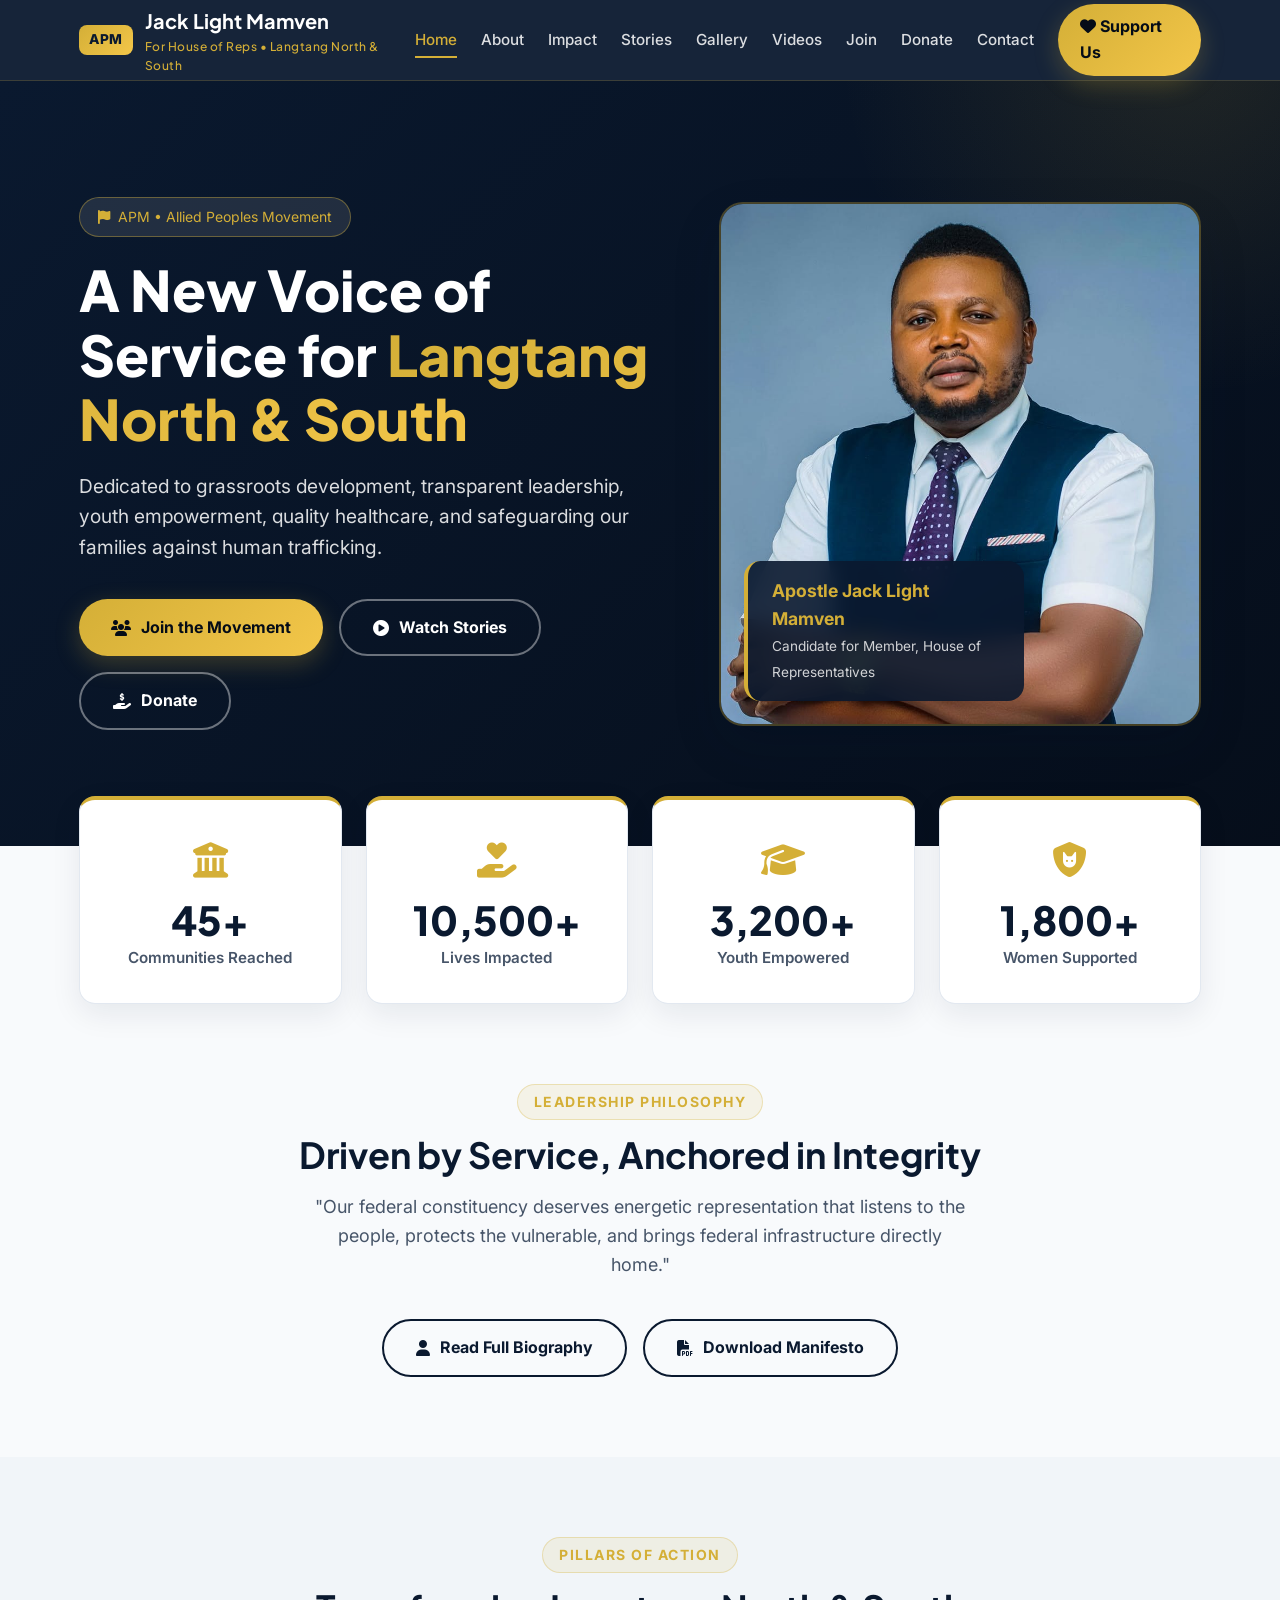
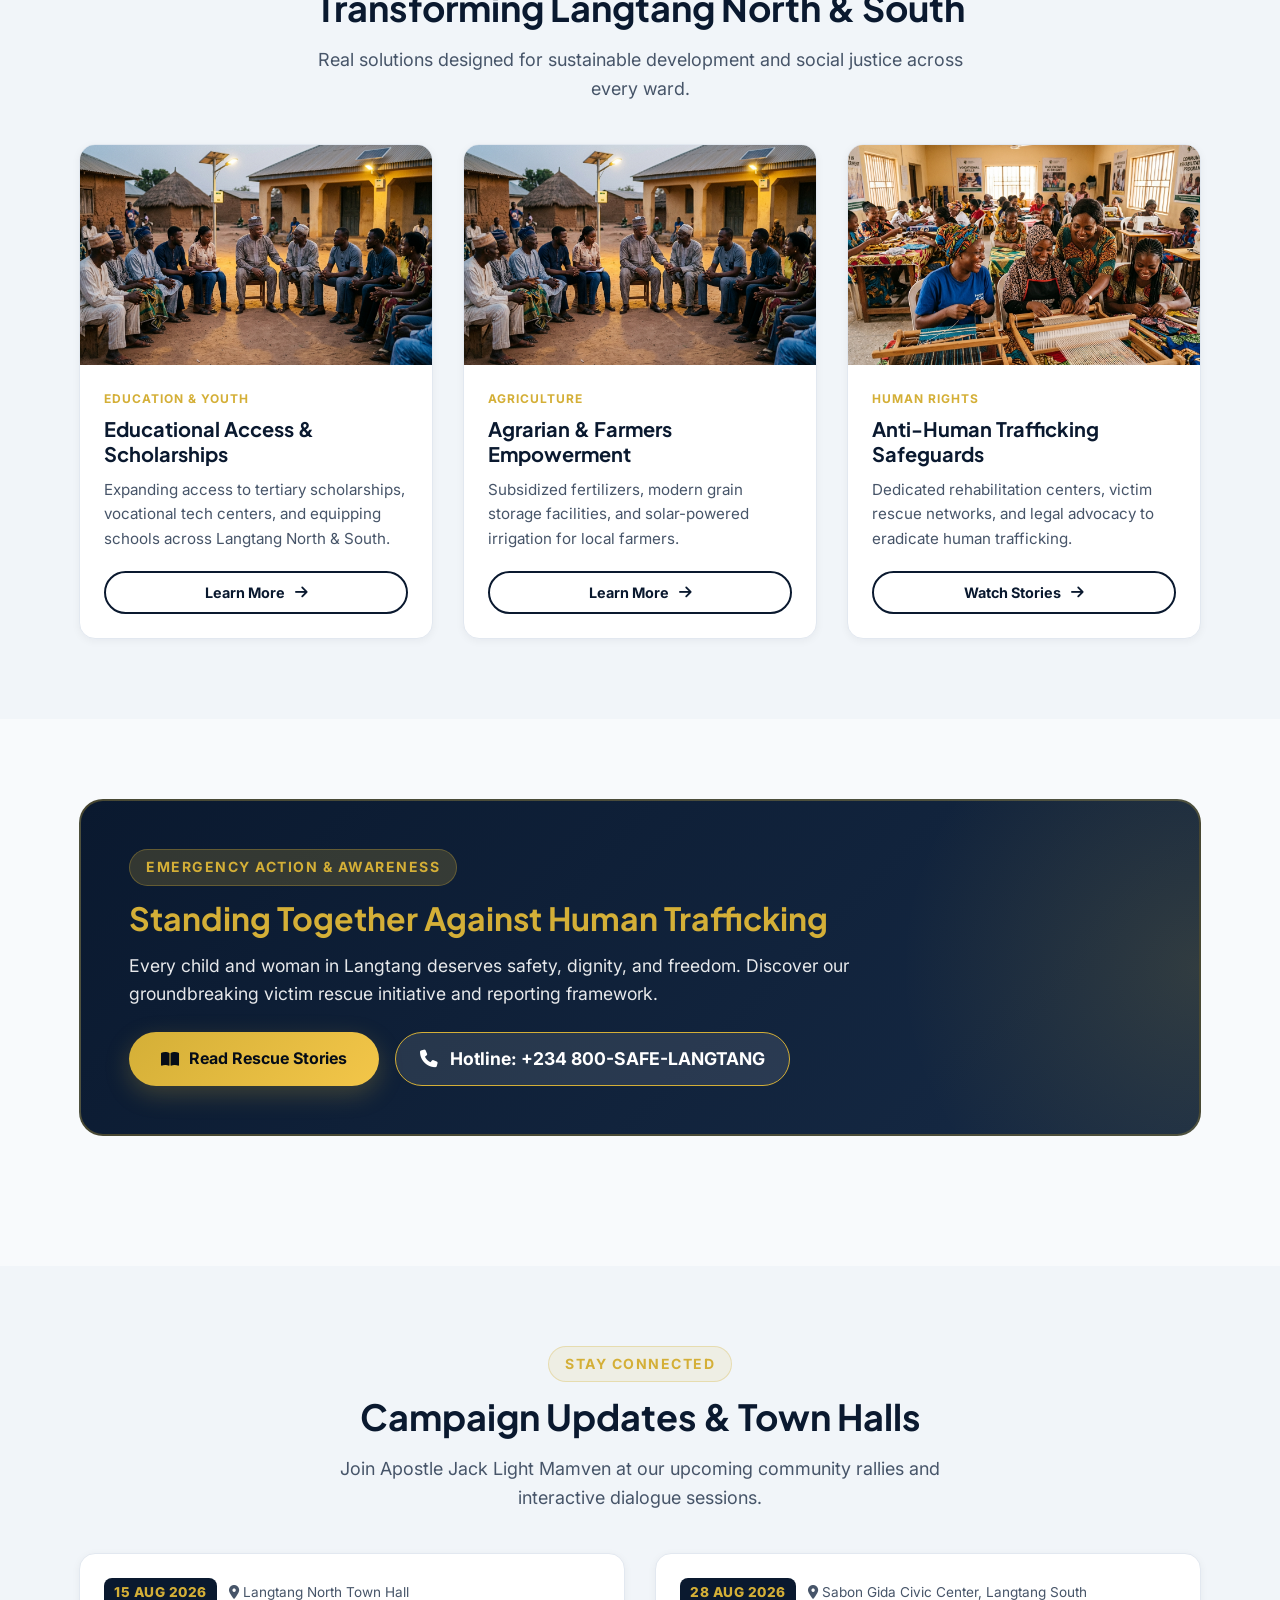
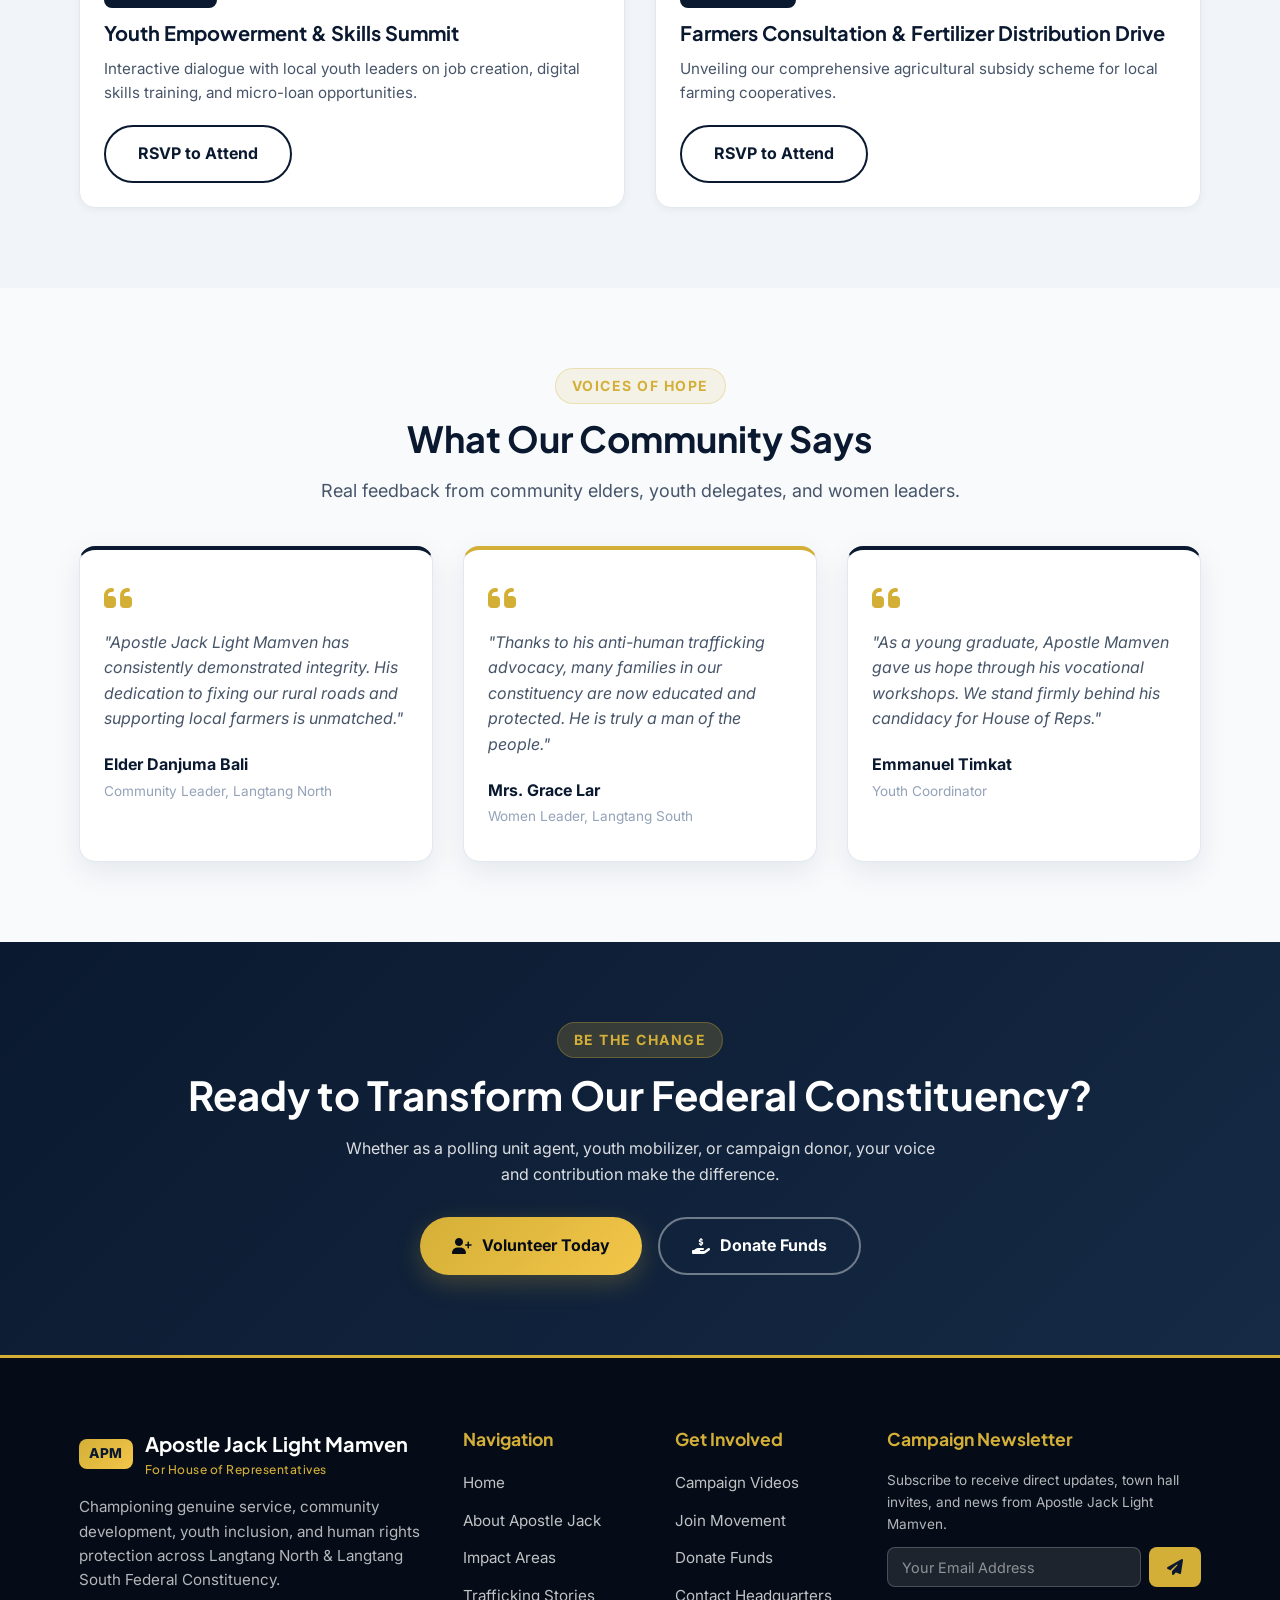
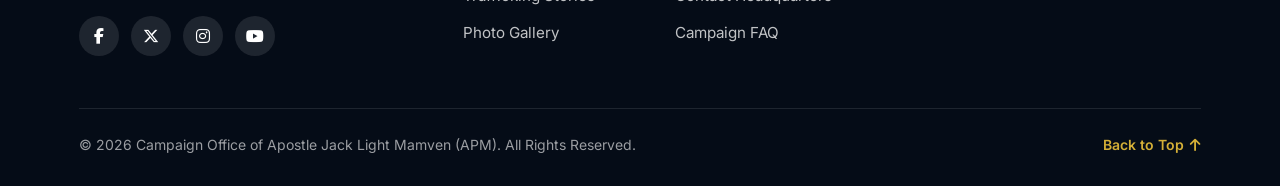
==== index.html @ 69c6d3aa "initial commit" ====
<!DOCTYPE html>
<html lang="en">
<head>
  <meta charset="UTF-8">
  <meta name="viewport" content="width=device-width, initial-scale=1.0">
  <meta name="description" content="Official campaign website for Apostle Jack Light Mamven - APM Candidate for Member, House of Representatives (Langtang North & Langtang South Federal Constituency). Building hope, integrity, and sustainable community development.">
  <title>Apostle Jack Light Mamven | House of Representatives Candidate (Langtang North & South)</title>
  
  <!-- Google Fonts & Icons -->
  <link rel="preconnect" href="https://fonts.googleapis.com">
  <link rel="preconnect" href="https://fonts.gstatic.com" crossorigin>
  <link href="https://fonts.googleapis.com/css2?family=Inter:wght@400;500;600;700&family=Plus+Jakarta+Sans:wght@600;700;800&display=swap" rel="stylesheet">
  <link rel="stylesheet" href="https://cdnjs.cloudflare.com/ajax/libs/font-awesome/6.4.0/css/all.min.css">
  
  <!-- Main Stylesheets -->
  <link rel="stylesheet" href="css/style.css">
  <link rel="stylesheet" href="css/responsive.css">
</head>
<body>

  <!-- ==========================================================================
       HEADER & NAVIGATION SECTION
       ========================================================================== -->
  <header class="site-header" id="header">
    <div class="container navbar">
      <!-- Logo & Candidate Title -->
      <a href="index.html" class="logo-container" aria-label="Apostle Jack Light Mamven Homepage">
        <span class="party-badge">APM</span>
        <div class="candidate-name">
          <span>Jack Light Mamven</span>
          <span class="candidate-title">For House of Reps • Langtang North & South</span>
        </div>
      </a>

      <!-- Pure CSS Mobile Hamburger Toggle Input -->
      <input type="checkbox" id="nav-toggle" class="nav-toggle-input" aria-label="Toggle Navigation Menu">
      <label for="nav-toggle" class="nav-toggle-label">
        <span></span>
        <span></span>
        <span></span>
      </label>

      <!-- Navigation Links -->
      <nav class="nav-menu" role="navigation">
        <a href="index.html" class="nav-link active">Home</a>
        <a href="about.html" class="nav-link">About</a>
        <a href="impact.html" class="nav-link">Impact</a>
        <a href="trafficking-stories.html" class="nav-link">Stories</a>
        <a href="gallery.html" class="nav-link">Gallery</a>
        <a href="videos.html" class="nav-link">Videos</a>
        <a href="join.html" class="nav-link">Join</a>
        <a href="donate.html" class="nav-link">Donate</a>
        <a href="contact.html" class="nav-link">Contact</a>
        <a href="donate.html" class="nav-cta-btn"><i class="fa-solid fa-heart"></i> Support Us</a>
      </nav>
    </div>
  </header>

  <main>
    <!-- ==========================================================================
         HERO SECTION
         ========================================================================== -->
    <section class="hero" aria-label="Campaign Hero Banner">
      <div class="container hero-grid">
        <div class="hero-content">
          <div class="hero-tag">
            <i class="fa-solid fa-flag"></i> APM • Allied Peoples Movement
          </div>
          <h1 class="hero-title">
            A New Voice of Service for <span class="highlight">Langtang North & South</span>
          </h1>
          <p class="hero-desc">
            Dedicated to grassroots development, transparent leadership, youth empowerment, quality healthcare, and safeguarding our families against human trafficking.
          </p>
          <div class="btn-group">
            <a href="join.html" class="btn btn-primary"><i class="fa-solid fa-users"></i> Join the Movement</a>
            <a href="trafficking-stories.html" class="btn btn-secondary"><i class="fa-solid fa-circle-play"></i> Watch Stories</a>
            <a href="donate.html" class="btn btn-secondary"><i class="fa-solid fa-hand-holding-dollar"></i> Donate</a>
          </div>
        </div>
        
        <div class="hero-image-wrapper">
          <div class="hero-image-frame">
            <!-- Replace with official campaign image -->
            <img src="blueSuitIMG.jpg" alt="Apostle Jack Light Mamven addressing community members during campaign rally">
          </div>
          <div class="hero-badge-overlay">
            <strong>Apostle Jack Light Mamven</strong>
            <span>Candidate for Member, House of Representatives</span>
          </div>
        </div>
      </div>
    </section>

    <!-- ==========================================================================
         QUICK STATISTICS SECTION
         ========================================================================== -->
    <section class="stats-section" aria-label="Campaign Key Statistics">
      <div class="container">
        <div class="stats-grid">
          <!-- Stat Item 1 -->
          <div class="stat-card">
            <div class="stat-icon"><i class="fa-solid fa-building-columns"></i></div>
            <div class="stat-number">45+</div>
            <div class="stat-label">Communities Reached</div>
          </div>
          <!-- Stat Item 2 -->
          <div class="stat-card">
            <div class="stat-icon"><i class="fa-solid fa-hand-holding-heart"></i></div>
            <div class="stat-number">10,500+</div>
            <div class="stat-label">Lives Impacted</div>
          </div>
          <!-- Stat Item 3 -->
          <div class="stat-card">
            <div class="stat-icon"><i class="fa-solid fa-graduation-cap"></i></div>
            <div class="stat-number">3,200+</div>
            <div class="stat-label">Youth Empowered</div>
          </div>
          <!-- Stat Item 4 -->
          <div class="stat-card">
            <div class="stat-icon"><i class="fa-solid fa-shield-cat"></i></div>
            <div class="stat-number">1,800+</div>
            <div class="stat-label">Women Supported</div>
          </div>
        </div>
      </div>
    </section>

    <!-- ==========================================================================
         CANDIDATE INTRODUCTION / QUOTE SECTION
         ========================================================================== -->
    <section class="section-padding" aria-label="Candidate Message">
      <div class="container text-center">
        <span class="section-tag">Leadership Philosophy</span>
        <h2 class="section-title">Driven by Service, Anchored in Integrity</h2>
        <p class="section-subtitle">
          "Our federal constituency deserves energetic representation that listens to the people, protects the vulnerable, and brings federal infrastructure directly home."
        </p>
        <div class="btn-group" style="justify-content: center;">
          <a href="about.html" class="btn btn-outline"><i class="fa-solid fa-user"></i> Read Full Biography</a>
          <!-- Replace with campaign manifesto PDF link -->
          <a href="#manifesto" class="btn btn-outline"><i class="fa-solid fa-file-pdf"></i> Download Manifesto</a>
        </div>
      </div>
    </section>

    <!-- ==========================================================================
         CORE IMPACT PILLARS SECTION
         ========================================================================== -->
    <section class="section-padding" style="background-color: var(--bg-subtle);" aria-label="Key Impact Pillars">
      <div class="container">
        <div class="text-center">
          <span class="section-tag">Pillars of Action</span>
          <h2 class="section-title">Transforming Langtang North & South</h2>
          <p class="section-subtitle">Real solutions designed for sustainable development and social justice across every ward.</p>
        </div>

        <div class="card-grid-3">
          <!-- Pillar Card 1 -->
          <article class="feature-card">
            <div class="feature-card-img">
              <!-- Replace with official campaign image -->
              <img src="images/education-placeholder.jpg" alt="Students in modern classroom">
            </div>
            <div class="feature-card-body">
              <span class="feature-card-category">Education & Youth</span>
              <h3 class="feature-card-title">Educational Access & Scholarships</h3>
              <p class="feature-card-text">Expanding access to tertiary scholarships, vocational tech centers, and equipping schools across Langtang North & South.</p>
              <a href="impact.html#education" class="btn btn-outline" style="padding: 8px 20px; font-size: 0.9rem;">Learn More <i class="fa-solid fa-arrow-right"></i></a>
            </div>
          </article>

          <!-- Pillar Card 2 -->
          <article class="feature-card">
            <div class="feature-card-img">
              <!-- Replace with official campaign image -->
              <img src="images/outreach-placeholder.jpg" alt="Agricultural empowerment drive">
            </div>
            <div class="feature-card-body">
              <span class="feature-card-category">Agriculture</span>
              <h3 class="feature-card-title">Agrarian & Farmers Empowerment</h3>
              <p class="feature-card-text">Subsidized fertilizers, modern grain storage facilities, and solar-powered irrigation for local farmers.</p>
              <a href="impact.html#agriculture" class="btn btn-outline" style="padding: 8px 20px; font-size: 0.9rem;">Learn More <i class="fa-solid fa-arrow-right"></i></a>
            </div>
          </article>

          <!-- Pillar Card 3 -->
          <article class="feature-card">
            <div class="feature-card-img">
              <!-- Replace with official campaign image -->
              <img src="images/trafficking-hero-placeholder.jpg" alt="Anti-trafficking initiative banner">
            </div>
            <div class="feature-card-body">
              <span class="feature-card-category">Human Rights</span>
              <h3 class="feature-card-title">Anti-Human Trafficking Safeguards</h3>
              <p class="feature-card-text">Dedicated rehabilitation centers, victim rescue networks, and legal advocacy to eradicate human trafficking.</p>
              <a href="trafficking-stories.html" class="btn btn-outline" style="padding: 8px 20px; font-size: 0.9rem;">Watch Stories <i class="fa-solid fa-arrow-right"></i></a>
            </div>
          </article>
        </div>
      </div>
    </section>

    <!-- ==========================================================================
         HUMAN TRAFFICKING AWARENESS BANNER TEASER
         ========================================================================== -->
    <section class="section-padding" aria-label="Human Trafficking Action Section">
      <div class="container">
        <div class="awareness-banner">
          <div class="awareness-banner-content">
            <span class="section-tag" style="background: rgba(212,175,55,0.2); color: var(--accent);">Emergency Action & Awareness</span>
            <h3>Standing Together Against Human Trafficking</h3>
            <p>Every child and woman in Langtang deserves safety, dignity, and freedom. Discover our groundbreaking victim rescue initiative and reporting framework.</p>
            <div style="display: flex; gap: 16px; flex-wrap: wrap;">
              <a href="trafficking-stories.html" class="btn btn-primary"><i class="fa-solid fa-book-open"></i> Read Rescue Stories</a>
              <div class="awareness-hotline"><i class="fa-solid fa-phone"></i> Hotline: +234 800-SAFE-LANGTANG</div>
            </div>
          </div>
        </div>
      </div>
    </section>

    <!-- ==========================================================================
         UPCOMING EVENTS & NEWS CARDS
         ========================================================================== -->
    <section class="section-padding" style="background-color: var(--bg-subtle);" aria-label="Campaign Events and Updates">
      <div class="container">
        <div class="text-center">
          <span class="section-tag">Stay Connected</span>
          <h2 class="section-title">Campaign Updates & Town Halls</h2>
          <p class="section-subtitle">Join Apostle Jack Light Mamven at our upcoming community rallies and interactive dialogue sessions.</p>
        </div>

        <div class="card-grid-2">
          <!-- Event 1 -->
          <article class="feature-card">
            <div class="feature-card-body">
              <div style="display: flex; gap: 12px; align-items: center; margin-bottom: 12px;">
                <span class="party-badge" style="background: var(--primary); color: var(--accent);">15 AUG 2026</span>
                <span style="font-size: 0.85rem; color: var(--text-muted);"><i class="fa-solid fa-location-dot"></i> Langtang North Town Hall</span>
              </div>
              <h3 class="feature-card-title">Youth Empowerment & Skills Summit</h3>
              <p class="feature-card-text">Interactive dialogue with local youth leaders on job creation, digital skills training, and micro-loan opportunities.</p>
              <a href="join.html" class="btn btn-outline" style="align-self: flex-start;">RSVP to Attend</a>
            </div>
          </article>

          <!-- Event 2 -->
          <article class="feature-card">
            <div class="feature-card-body">
              <div style="display: flex; gap: 12px; align-items: center; margin-bottom: 12px;">
                <span class="party-badge" style="background: var(--primary); color: var(--accent);">28 AUG 2026</span>
                <span style="font-size: 0.85rem; color: var(--text-muted);"><i class="fa-solid fa-location-dot"></i> Sabon Gida Civic Center, Langtang South</span>
              </div>
              <h3 class="feature-card-title">Farmers Consultation & Fertilizer Distribution Drive</h3>
              <p class="feature-card-text">Unveiling our comprehensive agricultural subsidy scheme for local farming cooperatives.</p>
              <a href="join.html" class="btn btn-outline" style="align-self: flex-start;">RSVP to Attend</a>
            </div>
          </article>
        </div>
      </div>
    </section>

    <!-- ==========================================================================
         TESTIMONIALS SECTION
         ========================================================================== -->
    <section class="section-padding" aria-label="Community Testimonials">
      <div class="container">
        <div class="text-center">
          <span class="section-tag">Voices of Hope</span>
          <h2 class="section-title">What Our Community Says</h2>
          <p class="section-subtitle">Real feedback from community elders, youth delegates, and women leaders.</p>
        </div>

        <div class="card-grid-3">
          <!-- Testimonial 1 -->
          <div class="stat-card" style="text-align: left; border-top-color: var(--primary);">
            <div style="color: var(--accent); margin-bottom: 12px;"><i class="fa-solid fa-quote-left fa-2x"></i></div>
            <p style="color: var(--text-muted); margin-bottom: 20px; font-style: italic;">
              "Apostle Jack Light Mamven has consistently demonstrated integrity. His dedication to fixing our rural roads and supporting local farmers is unmatched."
            </p>
            <strong style="color: var(--primary); display: block;">Elder Danjuma Bali</strong>
            <span style="font-size: 0.85rem; color: var(--text-light);">Community Leader, Langtang North</span>
          </div>

          <!-- Testimonial 2 -->
          <div class="stat-card" style="text-align: left; border-top-color: var(--accent);">
            <div style="color: var(--accent); margin-bottom: 12px;"><i class="fa-solid fa-quote-left fa-2x"></i></div>
            <p style="color: var(--text-muted); margin-bottom: 20px; font-style: italic;">
              "Thanks to his anti-human trafficking advocacy, many families in our constituency are now educated and protected. He is truly a man of the people."
            </p>
            <strong style="color: var(--primary); display: block;">Mrs. Grace Lar</strong>
            <span style="font-size: 0.85rem; color: var(--text-light);">Women Leader, Langtang South</span>
          </div>

          <!-- Testimonial 3 -->
          <div class="stat-card" style="text-align: left; border-top-color: var(--primary);">
            <div style="color: var(--accent); margin-bottom: 12px;"><i class="fa-solid fa-quote-left fa-2x"></i></div>
            <p style="color: var(--text-muted); margin-bottom: 20px; font-style: italic;">
              "As a young graduate, Apostle Mamven gave us hope through his vocational workshops. We stand firmly behind his candidacy for House of Reps."
            </p>
            <strong style="color: var(--primary); display: block;">Emmanuel Timkat</strong>
            <span style="font-size: 0.85rem; color: var(--text-light);">Youth Coordinator</span>
          </div>
        </div>
      </div>
    </section>

    <!-- ==========================================================================
         CALL TO ACTION BANNER
         ========================================================================== -->
    <section class="section-padding" style="background: linear-gradient(135deg, #0a192f 0%, #162a45 100%); color: var(--white);" aria-label="Volunteer Call to Action">
      <div class="container text-center">
        <span class="section-tag" style="background: rgba(212,175,55,0.2); color: var(--accent);">Be The Change</span>
        <h2 style="color: var(--white); font-size: 2.5rem; margin-bottom: 16px;">Ready to Transform Our Federal Constituency?</h2>
        <p style="color: rgba(255,255,255,0.85); max-width: 600px; margin: 0 auto 30px auto;">
          Whether as a polling unit agent, youth mobilizer, or campaign donor, your voice and contribution make the difference.
        </p>
        <div class="btn-group" style="justify-content: center;">
          <a href="join.html" class="btn btn-primary"><i class="fa-solid fa-user-plus"></i> Volunteer Today</a>
          <a href="donate.html" class="btn btn-secondary"><i class="fa-solid fa-hand-holding-dollar"></i> Donate Funds</a>
        </div>
      </div>
    </section>
  </main>

  <!-- ==========================================================================
       FOOTER SECTION
       ========================================================================== -->
  <footer class="site-footer">
    <div class="container">
      <div class="footer-grid">
        <!-- Brand Info -->
        <div class="footer-brand">
          <a href="index.html" class="logo-container">
            <span class="party-badge">APM</span>
            <div class="candidate-name">
              <span>Apostle Jack Light Mamven</span>
              <span class="candidate-title">For House of Representatives</span>
            </div>
          </a>
          <p>
            Championing genuine service, community development, youth inclusion, and human rights protection across Langtang North & Langtang South Federal Constituency.
          </p>
          <div class="social-links">
            <a href="#" class="social-icon" aria-label="Facebook"><i class="fa-brands fa-facebook-f"></i></a>
            <a href="#" class="social-icon" aria-label="Twitter X"><i class="fa-brands fa-x-twitter"></i></a>
            <a href="#" class="social-icon" aria-label="Instagram"><i class="fa-brands fa-instagram"></i></a>
            <a href="#" class="social-icon" aria-label="YouTube"><i class="fa-brands fa-youtube"></i></a>
          </div>
        </div>

        <!-- Quick Links -->
        <div>
          <h3 class="footer-title">Navigation</h3>
          <ul class="footer-links">
            <li><a href="index.html">Home</a></li>
            <li><a href="about.html">About Apostle Jack</a></li>
            <li><a href="impact.html">Impact Areas</a></li>
            <li><a href="trafficking-stories.html">Trafficking Stories</a></li>
            <li><a href="gallery.html">Photo Gallery</a></li>
          </ul>
        </div>

        <!-- Campaign Links -->
        <div>
          <h3 class="footer-title">Get Involved</h3>
          <ul class="footer-links">
            <li><a href="videos.html">Campaign Videos</a></li>
            <li><a href="join.html">Join Movement</a></li>
            <li><a href="donate.html">Donate Funds</a></li>
            <li><a href="contact.html">Contact Headquarters</a></li>
            <li><a href="contact.html#faq">Campaign FAQ</a></li>
          </ul>
        </div>

        <!-- Newsletter Signup -->
        <div>
          <h3 class="footer-title">Campaign Newsletter</h3>
          <p style="font-size: 0.85rem; color: rgba(255,255,255,0.7); margin-bottom: 12px;">
            Subscribe to receive direct updates, town hall invites, and news from Apostle Jack Light Mamven.
          </p>
          <form class="newsletter-form" action="#" method="POST" onsubmit="event.preventDefault(); alert('Thank you for subscribing to our campaign newsletter!');">
            <input type="email" class="newsletter-input" placeholder="Your Email Address" required aria-label="Email Address for Newsletter">
            <button type="submit" class="newsletter-btn"><i class="fa-solid fa-paper-plane"></i></button>
          </form>
        </div>
      </div>

      <div class="footer-bottom">
        <p>&copy; 2026 Campaign Office of Apostle Jack Light Mamven (APM). All Rights Reserved.</p>
        <a href="#header" class="back-to-top">Back to Top <i class="fa-solid fa-arrow-up"></i></a>
      </div>
    </div>
  </footer>

</body>
</html>
---- css/style.css ----
/* ==========================================================================
   POLITICAL CAMPAIGN PORTFOLIO WEBSITE - STYLE SYSTEM
   Candidate: Apostle Jack Light Mamven
   Office: Member, House of Representatives (Langtang North & South Federal Constituency)
   Party: APM (All Party Movement)
   ========================================================================== */

/* --------------------------------------------------------------------------
   1. CSS VARIABLES & DESIGN TOKENS
   -------------------------------------------------------------------------- */
:root {
  /* Brand Colors */
  --primary: #0a192f;         /* Deep Navy Blue */
  --primary-light: #162a45;   /* Lighter Navy for Cards & Elevators */
  --primary-dark: #050c17;    /* Ultra Deep Blue */
  --accent: #d4af37;        /* Gold Accent */
  --accent-hover: #f3c649;  /* Bright Gold Hover */
  --accent-gradient: linear-gradient(135deg, #d4af37 0%, #f3c649 100%);
  --hero-gradient: linear-gradient(135deg, rgba(10, 25, 47, 0.92) 0%, rgba(5, 12, 23, 0.85) 100%);

  /* Neutrals & Surfaces */
  --white: #ffffff;
  --bg-light: #f8fafc;
  --bg-subtle: #f1f5f9;
  --card-bg: #ffffff;
  --border-color: #e2e8f0;
  --border-gold: rgba(212, 175, 55, 0.3);

  /* Typography Colors */
  --text-dark: #0f172a;
  --text-muted: #475569;
  --text-light: #94a3b8;
  --text-white: #ffffff;

  /* Typography System */
  --font-heading: 'Plus Jakarta Sans', -apple-system, BlinkMacSystemFont, 'Segoe UI', Roboto, sans-serif;
  --font-body: 'Inter', -apple-system, BlinkMacSystemFont, 'Segoe UI', Roboto, sans-serif;

  /* Shadows & Radius */
  --shadow-sm: 0 2px 8px rgba(10, 25, 47, 0.05);
  --shadow-md: 0 10px 30px rgba(10, 25, 47, 0.08);
  --shadow-lg: 0 20px 50px rgba(10, 25, 47, 0.12);
  --shadow-gold: 0 8px 25px rgba(212, 175, 55, 0.25);

  --radius-sm: 8px;
  --radius-md: 16px;
  --radius-lg: 24px;
  --radius-full: 9999px;

  /* Animation Transitions */
  --transition: all 0.3s cubic-bezier(0.4, 0, 0.2, 1);
}

/* --------------------------------------------------------------------------
   2. GLOBAL RESETS & BASE STYLES
   -------------------------------------------------------------------------- */
*, *::before, *::after {
  box-sizing: border-box;
  margin: 0;
  padding: 0;
}

html {
  scroll-behavior: smooth;
  font-size: 16px;
}

body {
  font-family: var(--font-body);
  color: var(--text-dark);
  background-color: var(--bg-light);
  line-height: 1.6;
  overflow-x: hidden;
  -webkit-font-smoothing: antialiased;
}

a {
  color: inherit;
  text-decoration: none;
  transition: var(--transition);
}

img {
  max-width: 100%;
  height: auto;
  display: block;
}

ul, ol {
  list-style: none;
}

button, input, textarea, select {
  font-family: inherit;
  font-size: inherit;
  border: none;
  outline: none;
}

/* Typography Hierarchy */
h1, h2, h3, h4, h5, h6 {
  font-family: var(--font-heading);
  color: var(--primary);
  font-weight: 700;
  line-height: 1.25;
}

h1 { font-size: 3rem; }
h2 { font-size: 2.25rem; }
h3 { font-size: 1.5rem; }
h4 { font-size: 1.25rem; }

.section-tag {
  display: inline-block;
  font-size: 0.875rem;
  font-weight: 700;
  text-transform: uppercase;
  letter-spacing: 1.5px;
  color: var(--accent);
  background-color: rgba(212, 175, 55, 0.1);
  padding: 6px 16px;
  border-radius: var(--radius-full);
  margin-bottom: 12px;
  border: 1px solid var(--border-gold);
}

.section-title {
  margin-bottom: 16px;
  position: relative;
}

.section-subtitle {
  font-size: 1.125rem;
  color: var(--text-muted);
  max-width: 650px;
  margin: 0 auto 40px auto;
}

.text-center { text-align: center; }

.container {
  width: 90%;
  max-width: 1200px;
  margin: 0 auto;
  padding: 0 15px;
}

.section-padding {
  padding: 80px 0;
}

/* --------------------------------------------------------------------------
   3. NAVIGATION BAR (STICKY & GLASSMORPHISM)
   -------------------------------------------------------------------------- */
.site-header {
  position: sticky;
  top: 0;
  z-index: 1000;
  background-color: rgba(10, 25, 47, 0.95);
  backdrop-filter: blur(12px);
  -webkit-backdrop-filter: blur(12px);
  border-bottom: 1px solid rgba(212, 175, 55, 0.2);
  transition: var(--transition);
}

.navbar {
  display: flex;
  justify-content: space-between;
  align-items: center;
  height: 80px;
}

.logo-container {
  display: flex;
  align-items: center;
  gap: 12px;
}

.party-badge {
  background: var(--accent-gradient);
  color: var(--primary);
  font-weight: 800;
  font-size: 0.85rem;
  padding: 4px 10px;
  border-radius: var(--radius-sm);
  letter-spacing: 0.5px;
}

.candidate-name {
  color: var(--white);
  font-family: var(--font-heading);
  font-size: 1.25rem;
  font-weight: 700;
  display: flex;
  flex-direction: column;
}

.candidate-title {
  font-size: 0.75rem;
  color: var(--accent);
  font-weight: 500;
  letter-spacing: 0.5px;
}

/* Navigation Links */
.nav-menu {
  display: flex;
  align-items: center;
  gap: 24px;
}

.nav-link {
  color: rgba(255, 255, 255, 0.85);
  font-size: 0.95rem;
  font-weight: 500;
  position: relative;
  padding: 6px 0;
}

.nav-link:hover,
.nav-link.active {
  color: var(--accent);
}

.nav-link::after {
  content: '';
  position: absolute;
  bottom: 0;
  left: 0;
  width: 0%;
  height: 2px;
  background-color: var(--accent);
  transition: var(--transition);
}

.nav-link:hover::after,
.nav-link.active::after {
  width: 100%;
}

.nav-cta-btn {
  background: var(--accent-gradient);
  color: var(--primary-dark);
  font-weight: 700;
  padding: 10px 22px;
  border-radius: var(--radius-full);
  box-shadow: var(--shadow-gold);
  transition: var(--transition);
}

.nav-cta-btn:hover {
  transform: translateY(-2px);
  box-shadow: 0 10px 25px rgba(212, 175, 55, 0.4);
  color: var(--primary-dark);
}

/* Mobile Toggle Checkbox Hack (No JS navigation required) */
.nav-toggle-input {
  display: none;
}

.nav-toggle-label {
  display: none;
  cursor: pointer;
  padding: 10px;
  flex-direction: column;
  gap: 5px;
}

.nav-toggle-label span {
  width: 25px;
  height: 3px;
  background-color: var(--white);
  border-radius: 2px;
  transition: var(--transition);
}

/* --------------------------------------------------------------------------
   4. BUTTONS & UI COMPONENTS
   -------------------------------------------------------------------------- */
.btn {
  display: inline-flex;
  align-items: center;
  justify-content: center;
  gap: 10px;
  padding: 14px 32px;
  font-weight: 700;
  font-size: 1rem;
  border-radius: var(--radius-full);
  cursor: pointer;
  transition: var(--transition);
  text-align: center;
}

.btn-primary {
  background: var(--accent-gradient);
  color: var(--primary-dark);
  box-shadow: var(--shadow-gold);
}

.btn-primary:hover {
  transform: translateY(-3px);
  box-shadow: 0 12px 30px rgba(212, 175, 55, 0.4);
}

.btn-secondary {
  background: transparent;
  color: var(--white);
  border: 2px solid rgba(255, 255, 255, 0.4);
}

.btn-secondary:hover {
  border-color: var(--accent);
  color: var(--accent);
  background-color: rgba(212, 175, 55, 0.1);
  transform: translateY(-3px);
}

.btn-outline {
  background: transparent;
  color: var(--primary);
  border: 2px solid var(--primary);
}

.btn-outline:hover {
  background-color: var(--primary);
  color: var(--white);
  transform: translateY(-3px);
}

.btn-group {
  display: flex;
  gap: 16px;
  flex-wrap: wrap;
}

/* --------------------------------------------------------------------------
   5. HERO SECTION
   -------------------------------------------------------------------------- */
.hero {
  position: relative;
  background-color: var(--primary);
  background-image: var(--hero-gradient);
  min-height: 85vh;
  display: flex;
  align-items: center;
  color: var(--white);
  overflow: hidden;
  padding: 60px 0;
}

.hero::before {
  content: '';
  position: absolute;
  top: -50%;
  right: -20%;
  width: 700px;
  height: 700px;
  background: radial-gradient(circle, rgba(212, 175, 55, 0.12) 0%, rgba(10, 25, 47, 0) 70%);
  border-radius: 50%;
  pointer-events: none;
}

.hero-grid {
  display: grid;
  grid-template-columns: 1.1fr 0.9fr;
  gap: 50px;
  align-items: center;
}

.hero-tag {
  display: inline-flex;
  align-items: center;
  gap: 8px;
  background: rgba(255, 255, 255, 0.1);
  border: 1px solid rgba(212, 175, 55, 0.4);
  padding: 8px 18px;
  border-radius: var(--radius-full);
  font-size: 0.875rem;
  color: var(--accent);
  margin-bottom: 20px;
}

.hero-title {
  font-size: 3.5rem;
  color: var(--white);
  margin-bottom: 20px;
  font-weight: 800;
  line-height: 1.15;
}

.hero-title .highlight {
  color: var(--accent);
  background: var(--accent-gradient);
  -webkit-background-clip: text;
  -webkit-text-fill-color: transparent;
}

.hero-desc {
  font-size: 1.2rem;
  color: rgba(255, 255, 255, 0.85);
  margin-bottom: 36px;
  max-width: 580px;
}

.hero-image-wrapper {
  position: relative;
}

.hero-image-frame {
  position: relative;
  border-radius: var(--radius-lg);
  overflow: hidden;
  box-shadow: var(--shadow-lg);
  border: 2px solid var(--border-gold);
}

.hero-image-frame img {
  width: 100%;
  height: 520px;
  object-fit: cover;
  transition: transform 0.5s ease;
}

.hero-image-frame:hover img {
  transform: scale(1.03);
}

.hero-badge-overlay {
  position: absolute;
  bottom: 25px;
  left: 25px;
  background: rgba(10, 25, 47, 0.9);
  backdrop-filter: blur(10px);
  border-left: 4px solid var(--accent);
  padding: 16px 24px;
  border-radius: var(--radius-md);
  color: var(--white);
  max-width: 280px;
  box-shadow: var(--shadow-md);
}

.hero-badge-overlay strong {
  display: block;
  font-size: 1.1rem;
  color: var(--accent);
}

.hero-badge-overlay span {
  font-size: 0.85rem;
  color: rgba(255, 255, 255, 0.8);
}

/* --------------------------------------------------------------------------
   6. QUICK STATS SECTION
   -------------------------------------------------------------------------- */
.stats-section {
  margin-top: -50px;
  position: relative;
  z-index: 10;
}

.stats-grid {
  display: grid;
  grid-template-columns: repeat(4, 1fr);
  gap: 24px;
}

.stat-card {
  background: var(--white);
  padding: 32px 24px;
  border-radius: var(--radius-md);
  box-shadow: var(--shadow-md);
  border: 1px solid var(--border-color);
  border-top: 4px solid var(--accent);
  text-align: center;
  transition: var(--transition);
}

.stat-card:hover {
  transform: translateY(-8px);
  box-shadow: var(--shadow-lg);
  border-top-color: var(--primary);
}

.stat-icon {
  font-size: 2.2rem;
  color: var(--accent);
  margin-bottom: 12px;
}

.stat-number {
  font-size: 2.5rem;
  font-weight: 800;
  color: var(--primary);
  font-family: var(--font-heading);
  line-height: 1;
  margin-bottom: 6px;
}

.stat-label {
  font-size: 0.95rem;
  font-weight: 600;
  color: var(--text-muted);
}

/* --------------------------------------------------------------------------
   7. CARDS & GRID SYSTEMS
   -------------------------------------------------------------------------- */
.card-grid-3 {
  display: grid;
  grid-template-columns: repeat(3, 1fr);
  gap: 30px;
}

.card-grid-2 {
  display: grid;
  grid-template-columns: repeat(2, 1fr);
  gap: 30px;
}

.feature-card {
  background: var(--card-bg);
  border-radius: var(--radius-md);
  overflow: hidden;
  box-shadow: var(--shadow-sm);
  border: 1px solid var(--border-color);
  transition: var(--transition);
  display: flex;
  flex-direction: column;
}

.feature-card:hover {
  transform: translateY(-6px);
  box-shadow: var(--shadow-md);
  border-color: var(--border-gold);
}

.feature-card-img {
  height: 220px;
  position: relative;
  overflow: hidden;
}

.feature-card-img img {
  width: 100%;
  height: 100%;
  object-fit: cover;
  transition: transform 0.5s ease;
}

.feature-card:hover .feature-card-img img {
  transform: scale(1.05);
}

.feature-card-body {
  padding: 24px;
  display: flex;
  flex-direction: column;
  flex-grow: 1;
}

.feature-card-category {
  font-size: 0.75rem;
  font-weight: 700;
  color: var(--accent);
  text-transform: uppercase;
  letter-spacing: 1px;
  margin-bottom: 8px;
}

.feature-card-title {
  font-size: 1.25rem;
  margin-bottom: 12px;
  color: var(--primary);
}

.feature-card-text {
  color: var(--text-muted);
  font-size: 0.95rem;
  margin-bottom: 20px;
  flex-grow: 1;
}

/* --------------------------------------------------------------------------
   8. AWARENESS BANNER (HUMAN TRAFFICKING & REPORTING)
   -------------------------------------------------------------------------- */
.awareness-banner {
  background: linear-gradient(135deg, #0a192f 0%, #162a45 100%);
  color: var(--white);
  border-radius: var(--radius-lg);
  padding: 48px;
  position: relative;
  overflow: hidden;
  border: 2px solid var(--border-gold);
  margin-bottom: 50px;
}

.awareness-banner::after {
  content: '';
  position: absolute;
  top: 0;
  right: 0;
  bottom: 0;
  width: 35%;
  background: radial-gradient(circle at right center, rgba(212, 175, 55, 0.15), transparent 70%);
  pointer-events: none;
}

.awareness-banner-content {
  max-width: 750px;
  position: relative;
  z-index: 2;
}

.awareness-banner h3 {
  color: var(--accent);
  font-size: 2rem;
  margin-bottom: 14px;
}

.awareness-banner p {
  font-size: 1.1rem;
  color: rgba(255, 255, 255, 0.9);
  margin-bottom: 24px;
}

.awareness-hotline {
  display: inline-flex;
  align-items: center;
  gap: 12px;
  background: rgba(255, 255, 255, 0.1);
  border: 1px solid var(--accent);
  padding: 12px 24px;
  border-radius: var(--radius-full);
  color: var(--white);
  font-weight: 700;
  font-size: 1.1rem;
}

/* --------------------------------------------------------------------------
   9. TIMELINE COMPONENT (ABOUT PAGE)
   -------------------------------------------------------------------------- */
.timeline {
  position: relative;
  max-width: 800px;
  margin: 0 auto;
  padding: 20px 0;
}

.timeline::before {
  content: '';
  position: absolute;
  top: 0;
  bottom: 0;
  left: 50%;
  width: 3px;
  background: var(--border-color);
  transform: translateX(-50%);
}

.timeline-item {
  position: relative;
  margin-bottom: 40px;
  width: 50%;
  padding: 0 30px;
}

.timeline-item:nth-child(odd) {
  left: 0;
  text-align: right;
}

.timeline-item:nth-child(even) {
  left: 50%;
  text-align: left;
}

.timeline-dot {
  position: absolute;
  top: 15px;
  width: 20px;
  height: 20px;
  background: var(--accent);
  border: 4px solid var(--white);
  border-radius: 50%;
  box-shadow: 0 0 0 3px var(--primary);
  z-index: 5;
}

.timeline-item:nth-child(odd) .timeline-dot { right: -10px; }
.timeline-item:nth-child(even) .timeline-dot { left: -10px; }

.timeline-content {
  background: var(--white);
  padding: 24px;
  border-radius: var(--radius-md);
  box-shadow: var(--shadow-sm);
  border: 1px solid var(--border-color);
}

.timeline-year {
  display: inline-block;
  background: var(--primary);
  color: var(--accent);
  font-weight: 700;
  font-size: 0.85rem;
  padding: 4px 12px;
  border-radius: var(--radius-sm);
  margin-bottom: 8px;
}

/* --------------------------------------------------------------------------
   10. VIDEO & GALLERY CARDS
   -------------------------------------------------------------------------- */
.video-card {
  background: var(--white);
  border-radius: var(--radius-md);
  overflow: hidden;
  box-shadow: var(--shadow-sm);
  border: 1px solid var(--border-color);
}

.video-wrapper {
  position: relative;
  padding-bottom: 56.25%; /* 16:9 aspect ratio */
  height: 0;
  overflow: hidden;
  background: #000;
}

.video-wrapper iframe {
  position: absolute;
  top: 0;
  left: 0;
  width: 100%;
  height: 100%;
  border: 0;
}

.gallery-grid {
  display: grid;
  grid-template-columns: repeat(auto-fill, minmax(280px, 1fr));
  gap: 20px;
}

.gallery-item {
  position: relative;
  border-radius: var(--radius-md);
  overflow: hidden;
  height: 260px;
  box-shadow: var(--shadow-sm);
}

.gallery-item img {
  width: 100%;
  height: 100%;
  object-fit: cover;
  transition: transform 0.5s ease;
}

.gallery-item:hover img {
  transform: scale(1.08);
}

.gallery-overlay {
  position: absolute;
  inset: 0;
  background: linear-gradient(to top, rgba(10, 25, 47, 0.9) 0%, transparent 60%);
  display: flex;
  flex-direction: column;
  justify-content: flex-end;
  padding: 20px;
  opacity: 0;
  transition: var(--transition);
}

.gallery-item:hover .gallery-overlay {
  opacity: 1;
}

.gallery-category {
  font-size: 0.75rem;
  color: var(--accent);
  font-weight: 700;
  text-transform: uppercase;
}

.gallery-title {
  color: var(--white);
  font-size: 1.1rem;
  font-weight: 600;
}

/* --------------------------------------------------------------------------
   11. FORMS & INPUT STYLING (JOIN, DONATE, CONTACT)
   -------------------------------------------------------------------------- */
.form-card {
  background: var(--white);
  padding: 40px;
  border-radius: var(--radius-lg);
  box-shadow: var(--shadow-md);
  border: 1px solid var(--border-color);
}

.form-group {
  margin-bottom: 24px;
}

.form-label {
  display: block;
  font-weight: 600;
  margin-bottom: 8px;
  color: var(--primary);
  font-size: 0.95rem;
}

.form-control {
  width: 100%;
  padding: 14px 18px;
  border-radius: var(--radius-sm);
  border: 1.5px solid var(--border-color);
  background-color: var(--bg-light);
  font-size: 1rem;
  transition: var(--transition);
}

.form-control:focus {
  border-color: var(--primary);
  background-color: var(--white);
  box-shadow: 0 0 0 4px rgba(10, 25, 47, 0.1);
}

textarea.form-control {
  resize: vertical;
  min-height: 140px;
}

.iframe-container {
  position: relative;
  width: 100%;
  height: 600px;
  border-radius: var(--radius-md);
  overflow: hidden;
  border: 1px solid var(--border-color);
  background: var(--bg-subtle);
}

.iframe-container iframe {
  width: 100%;
  height: 100%;
  border: 0;
}

/* Bank Account Card styling */
.bank-card {
  background: linear-gradient(135deg, #0a192f 0%, #162a45 100%);
  color: var(--white);
  padding: 36px;
  border-radius: var(--radius-lg);
  border: 2px solid var(--border-gold);
  box-shadow: var(--shadow-lg);
  position: relative;
}

.bank-row {
  display: flex;
  justify-content: space-between;
  align-items: center;
  padding: 14px 0;
  border-bottom: 1px solid rgba(255, 255, 255, 0.1);
}

.bank-row:last-child { border-bottom: none; }

.bank-label {
  color: rgba(255, 255, 255, 0.7);
  font-size: 0.9rem;
}

.bank-value {
  color: var(--accent);
  font-weight: 700;
  font-size: 1.15rem;
  font-family: var(--font-heading);
}

/* --------------------------------------------------------------------------
   12. FOOTER
   -------------------------------------------------------------------------- */
.site-footer {
  background-color: var(--primary-dark);
  color: var(--white);
  padding-top: 70px;
  padding-bottom: 30px;
  border-top: 3px solid var(--accent);
}

.footer-grid {
  display: grid;
  grid-template-columns: 2fr 1fr 1fr 1.5fr;
  gap: 40px;
  margin-bottom: 50px;
}

.footer-brand p {
  color: rgba(255, 255, 255, 0.7);
  margin: 16px 0 24px 0;
  font-size: 0.95rem;
}

.social-links {
  display: flex;
  gap: 12px;
}

.social-icon {
  width: 40px;
  height: 40px;
  background: rgba(255, 255, 255, 0.1);
  border-radius: 50%;
  display: flex;
  align-items: center;
  justify-content: center;
  color: var(--white);
  transition: var(--transition);
}

.social-icon:hover {
  background: var(--accent);
  color: var(--primary);
  transform: translateY(-3px);
}

.footer-title {
  color: var(--accent);
  font-size: 1.1rem;
  margin-bottom: 20px;
}

.footer-links li {
  margin-bottom: 12px;
}

.footer-links a {
  color: rgba(255, 255, 255, 0.75);
  font-size: 0.95rem;
}

.footer-links a:hover {
  color: var(--accent);
  padding-left: 5px;
}

.newsletter-form {
  display: flex;
  gap: 8px;
  margin-top: 12px;
}

.newsletter-input {
  flex-grow: 1;
  padding: 10px 14px;
  border-radius: var(--radius-sm);
  background: rgba(255, 255, 255, 0.1);
  border: 1px solid rgba(255, 255, 255, 0.2);
  color: var(--white);
  font-size: 0.9rem;
}

.newsletter-input::placeholder { color: rgba(255, 255, 255, 0.5); }

.newsletter-btn {
  background: var(--accent);
  color: var(--primary);
  padding: 10px 18px;
  border-radius: var(--radius-sm);
  font-weight: 700;
  cursor: pointer;
}

.footer-bottom {
  border-top: 1px solid rgba(255, 255, 255, 0.1);
  padding-top: 25px;
  display: flex;
  justify-content: space-between;
  align-items: center;
  color: rgba(255, 255, 255, 0.6);
  font-size: 0.875rem;
}

.back-to-top {
  color: var(--accent);
  font-weight: 600;
  display: flex;
  align-items: center;
  gap: 6px;
}

.back-to-top:hover {
  text-decoration: underline;
}
---- css/responsive.css ----
/* ==========================================================================
   POLITICAL CAMPAIGN PORTFOLIO WEBSITE - RESPONSIVE MEDIA QUERIES
   ========================================================================== */

/* --------------------------------------------------------------------------
   1. LAPTOPS & SMALL DESKTOPS (Max Width: 1024px)
   -------------------------------------------------------------------------- */
@media screen and (max-width: 1024px) {
  h1 { font-size: 2.5rem; }
  h2 { font-size: 2rem; }

  .hero-title { font-size: 2.75rem; }

  .hero-grid {
    grid-template-columns: 1fr;
    gap: 40px;
    text-align: center;
  }

  .hero-desc {
    margin-left: auto;
    margin-right: auto;
  }

  .btn-group {
    justify-content: center;
  }

  .stats-grid {
    grid-template-columns: repeat(2, 1fr);
  }

  .card-grid-3 {
    grid-template-columns: repeat(2, 1fr);
  }

  .footer-grid {
    grid-template-columns: 1fr 1fr;
    gap: 30px;
  }

  .timeline::before {
    left: 30px;
  }

  .timeline-item {
    width: 100%;
    padding-left: 70px;
    padding-right: 15px;
    text-align: left !important;
  }

  .timeline-item:nth-child(even) {
    left: 0;
  }

  .timeline-dot {
    left: 20px !important;
    right: auto !important;
  }
}

/* --------------------------------------------------------------------------
   2. TABLETS & PORTRAIT TABLETS (Max Width: 768px)
   -------------------------------------------------------------------------- */
@media screen and (max-width: 768px) {
  .section-padding {
    padding: 60px 0;
  }

  /* Pure CSS Mobile Navigation Menu */
  .nav-toggle-label {
    display: flex;
  }

  .nav-menu {
    position: fixed;
    top: 80px;
    left: 0;
    width: 100%;
    background: var(--primary);
    flex-direction: column;
    padding: 30px 20px;
    gap: 20px;
    border-bottom: 2px solid var(--accent);
    box-shadow: var(--shadow-lg);
    transform: translateY(-150%);
    opacity: 0;
    visibility: hidden;
    transition: var(--transition);
    z-index: 999;
  }

  /* Trigger menu when checkbox is checked */
  .nav-toggle-input:checked ~ .nav-menu {
    transform: translateY(0);
    opacity: 1;
    visibility: visible;
  }

  .nav-toggle-input:checked ~ .nav-toggle-label span:nth-child(1) {
    transform: rotate(45deg) translate(5px, 6px);
  }
  .nav-toggle-input:checked ~ .nav-toggle-label span:nth-child(2) {
    opacity: 0;
  }
  .nav-toggle-input:checked ~ .nav-toggle-label span:nth-child(3) {
    transform: rotate(-45deg) translate(5px, -6px);
  }

  .hero-title { font-size: 2.2rem; }

  .hero-image-frame img {
    height: 380px;
  }

  .card-grid-3,
  .card-grid-2 {
    grid-template-columns: 1fr;
  }

  .awareness-banner {
    padding: 30px 20px;
  }

  .awareness-banner h3 {
    font-size: 1.5rem;
  }

  .footer-grid {
    grid-template-columns: 1fr;
  }

  .footer-bottom {
    flex-direction: column;
    gap: 15px;
    text-align: center;
  }
}

/* --------------------------------------------------------------------------
   3. MOBILE PHONES (Max Width: 480px)
   -------------------------------------------------------------------------- */
@media screen and (max-width: 480px) {
  h1 { font-size: 2rem; }
  h2 { font-size: 1.6rem; }

  .hero-title { font-size: 1.8rem; }
  .hero-desc { font-size: 1rem; }

  .stats-grid {
    grid-template-columns: 1fr;
  }

  .btn {
    width: 100%;
  }

  .form-card {
    padding: 24px 16px;
  }

  .bank-card {
    padding: 24px 16px;
  }

  .bank-row {
    flex-direction: column;
    align-items: flex-start;
    gap: 4px;
  }
}
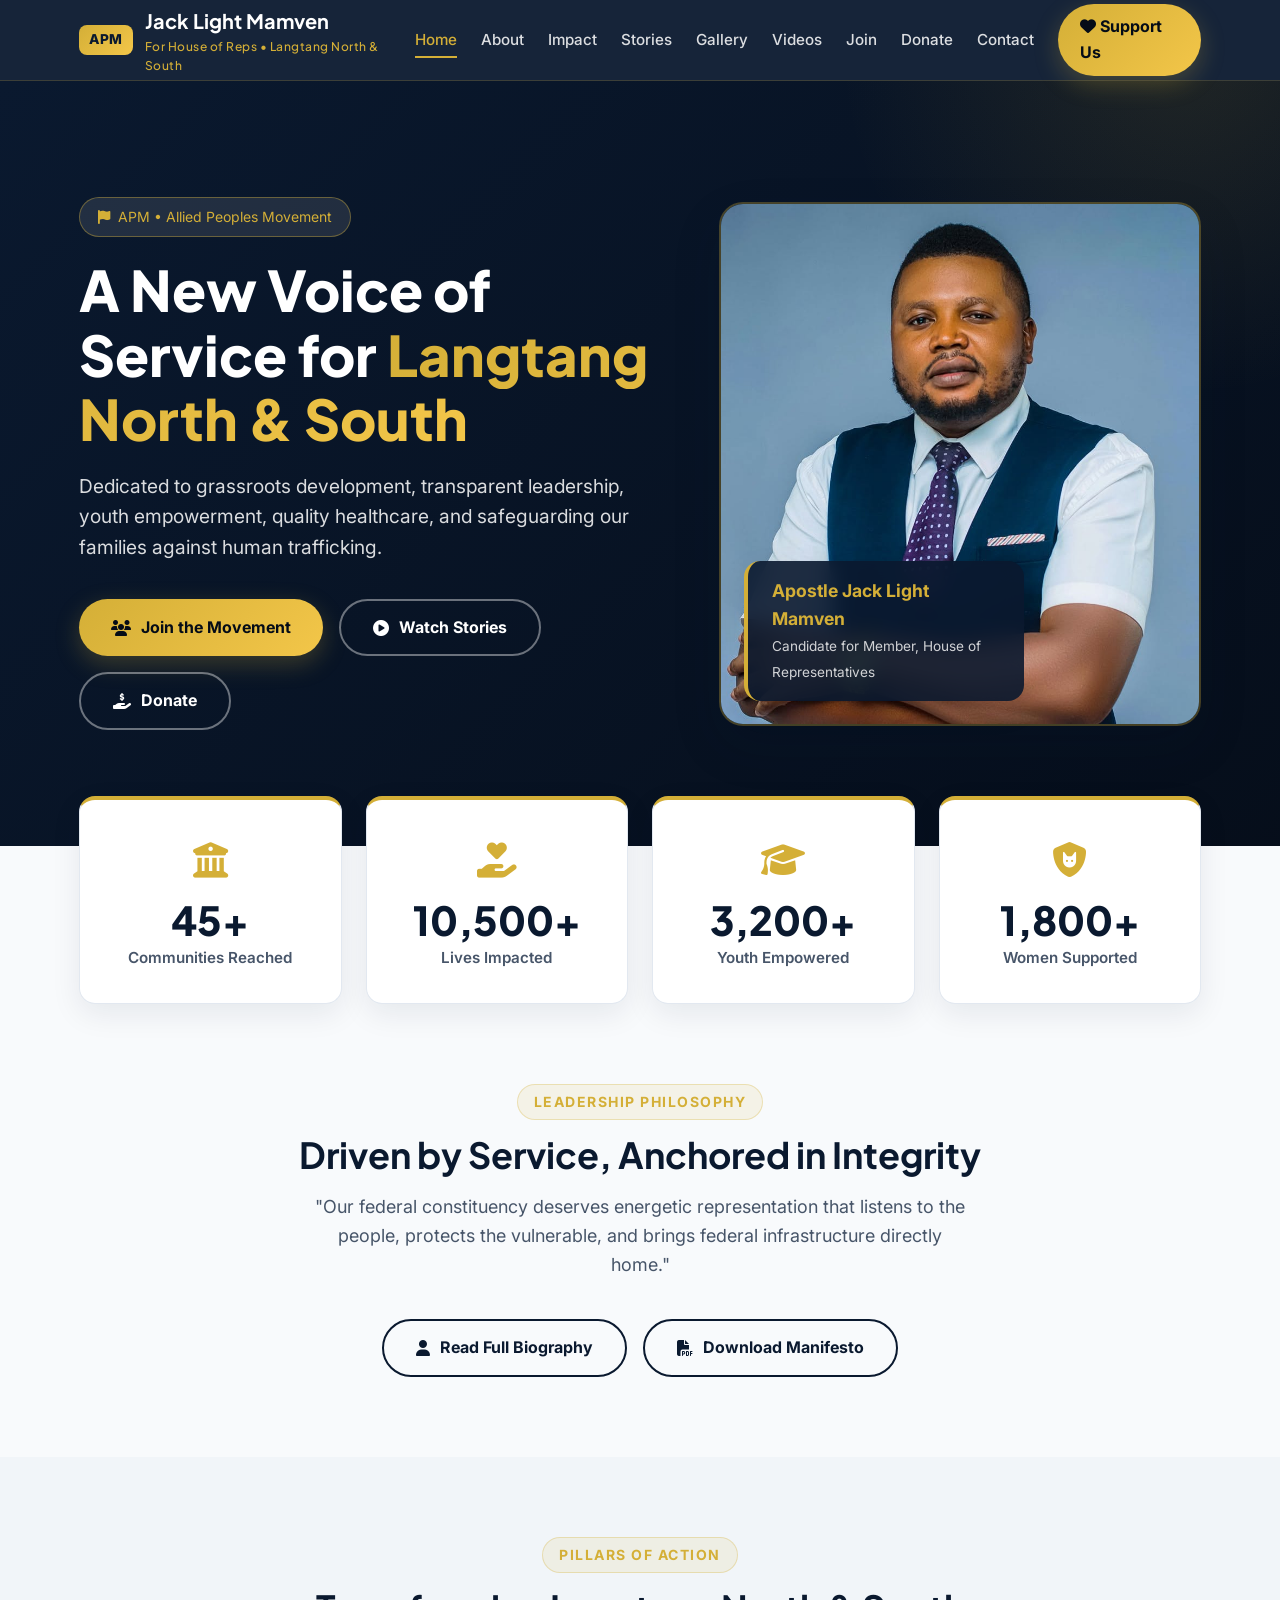
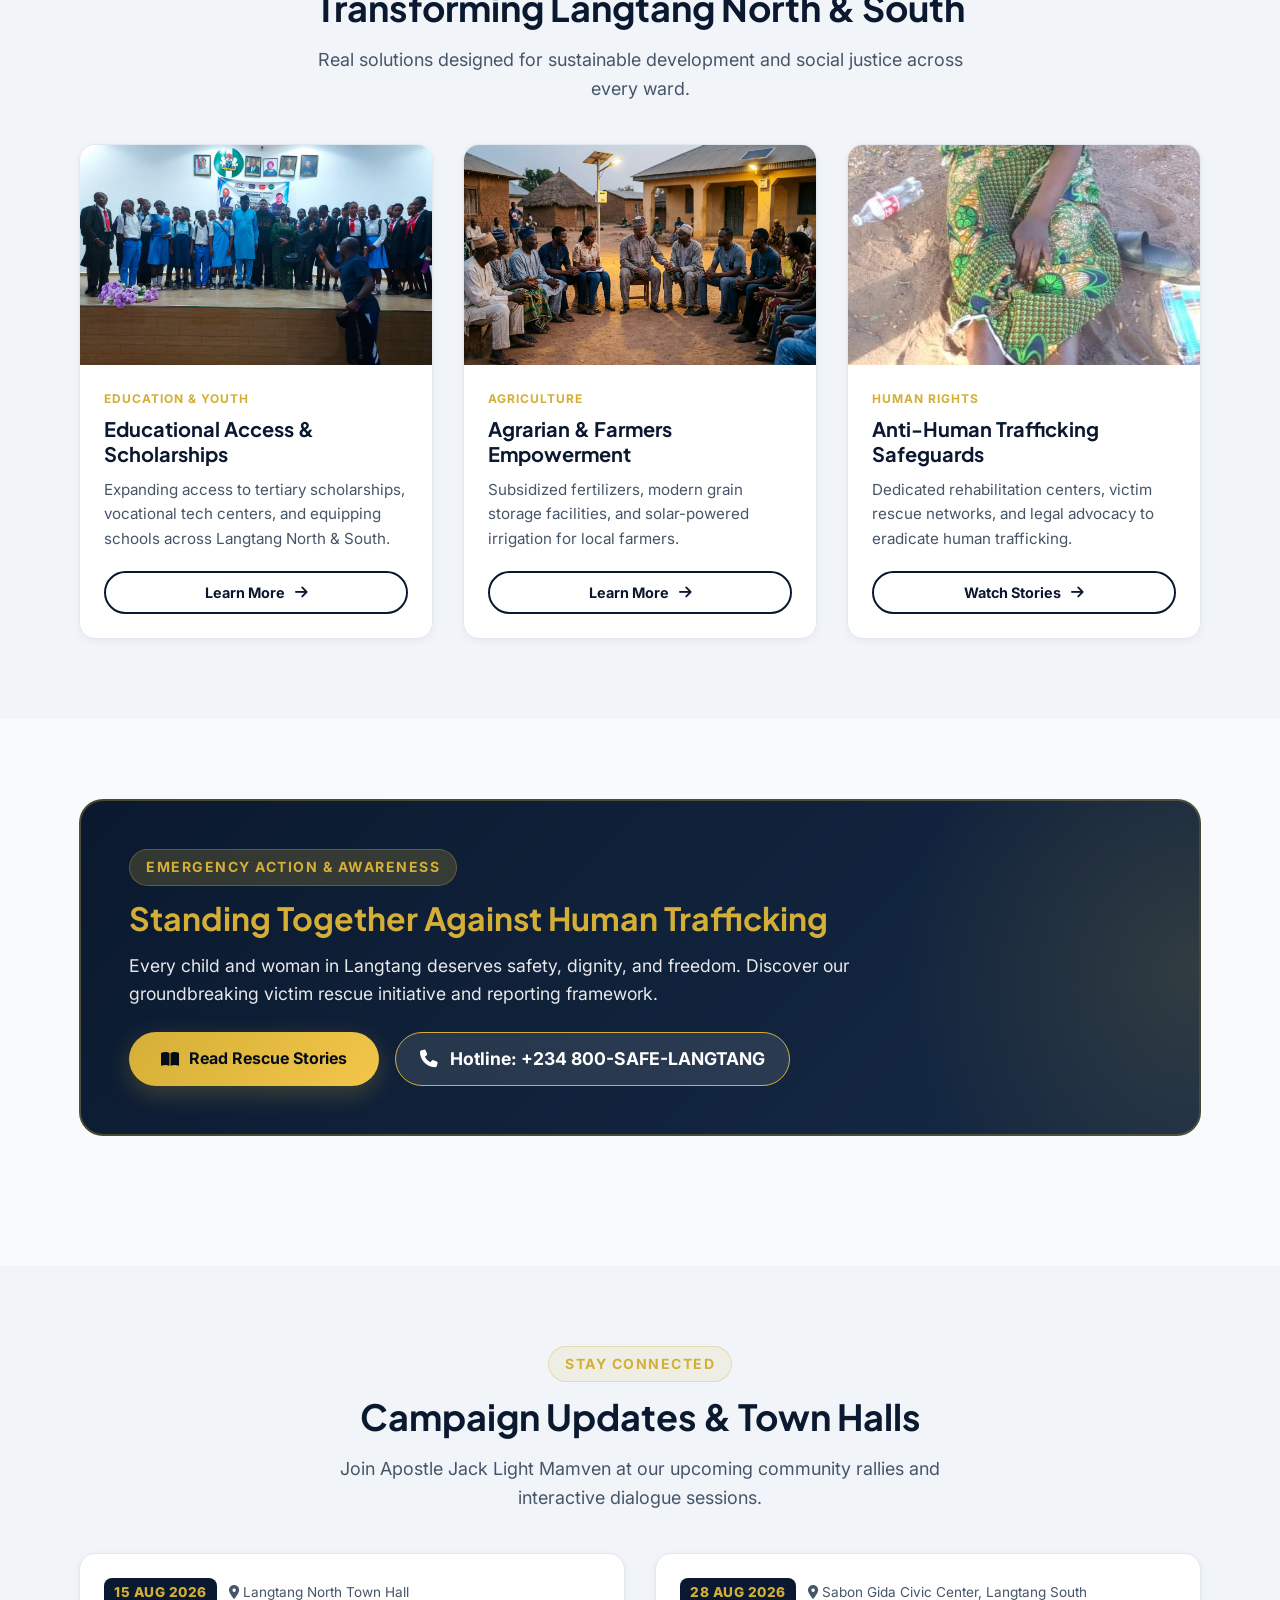
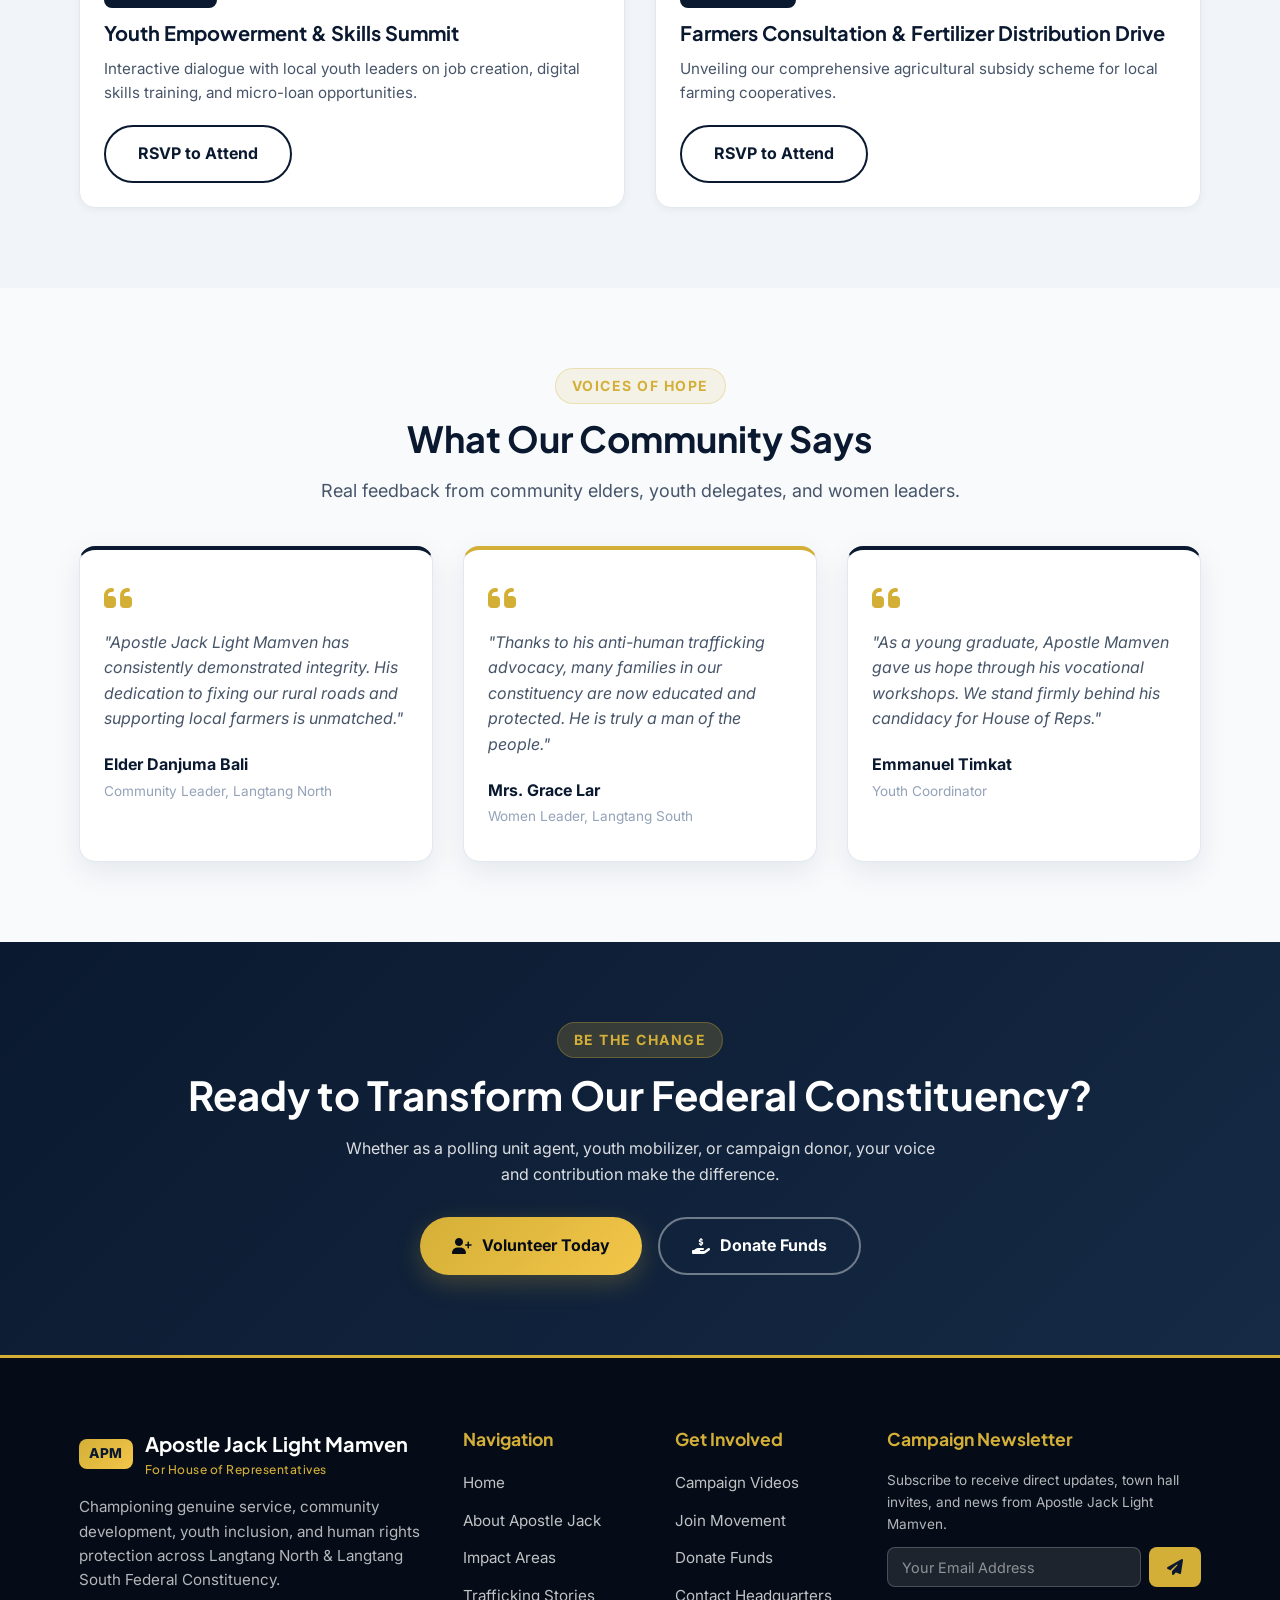
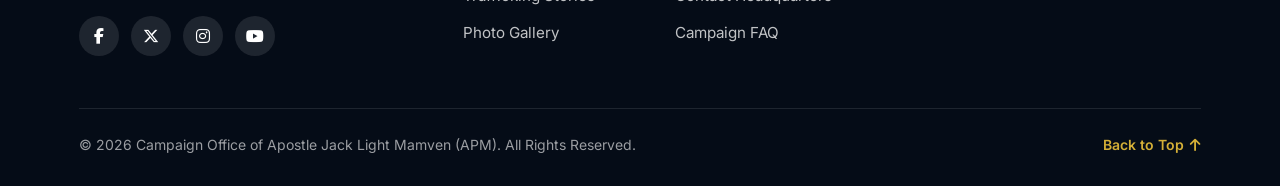
==== commit 32ab9438: "edits" ====
--- a/index.html
+++ b/index.html
@@ -160,7 +160,7 @@
           <article class="feature-card">
             <div class="feature-card-img">
               <!-- Replace with official campaign image -->
-              <img src="images/education-placeholder.jpg" alt="Students in modern classroom">
+              <img src="images/Education IMG1.png" alt="Students in modern classroom">
             </div>
             <div class="feature-card-body">
               <span class="feature-card-category">Education & Youth</span>
@@ -188,7 +188,7 @@
           <article class="feature-card">
             <div class="feature-card-img">
               <!-- Replace with official campaign image -->
-              <img src="images/trafficking-hero-placeholder.jpg" alt="Anti-trafficking initiative banner">
+              <img src="/images/TRAFFICKING...1.jpg" alt="Anti-trafficking initiative banner">
             </div>
             <div class="feature-card-body">
               <span class="feature-card-category">Human Rights</span>
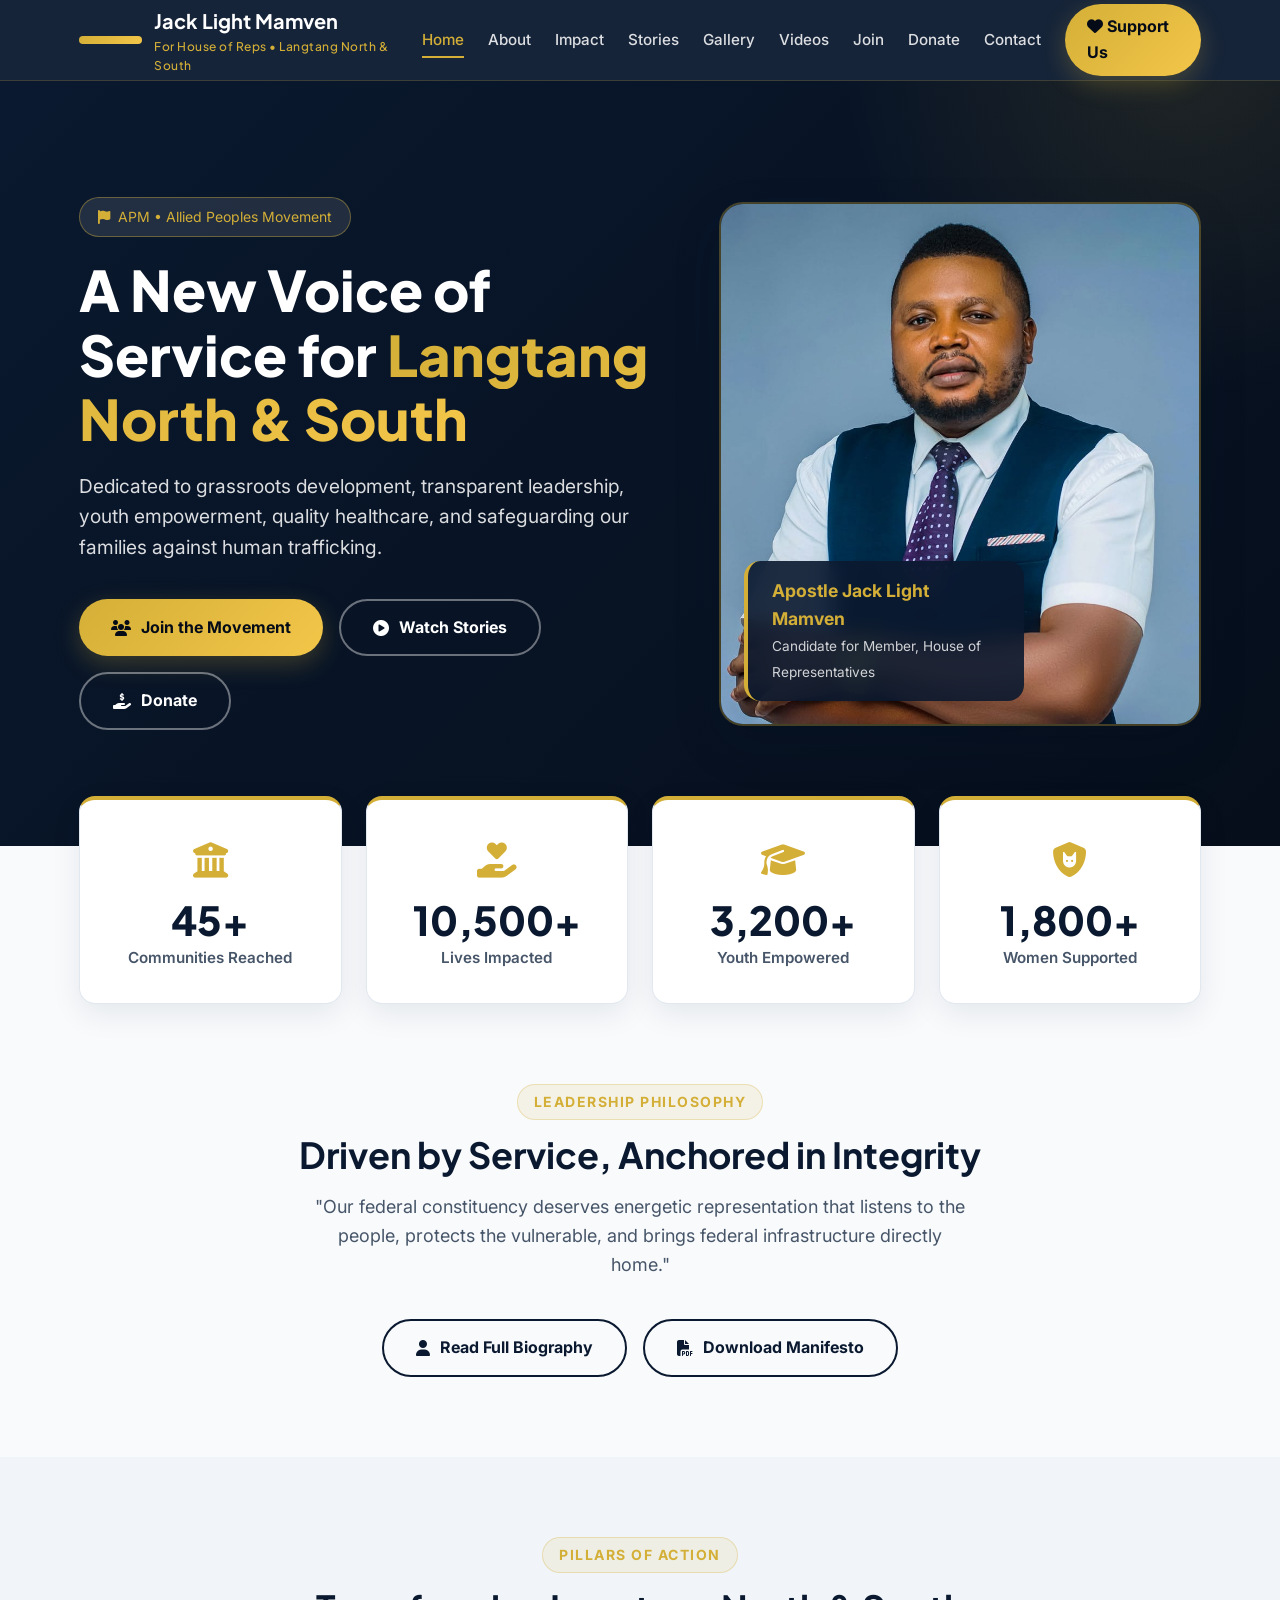
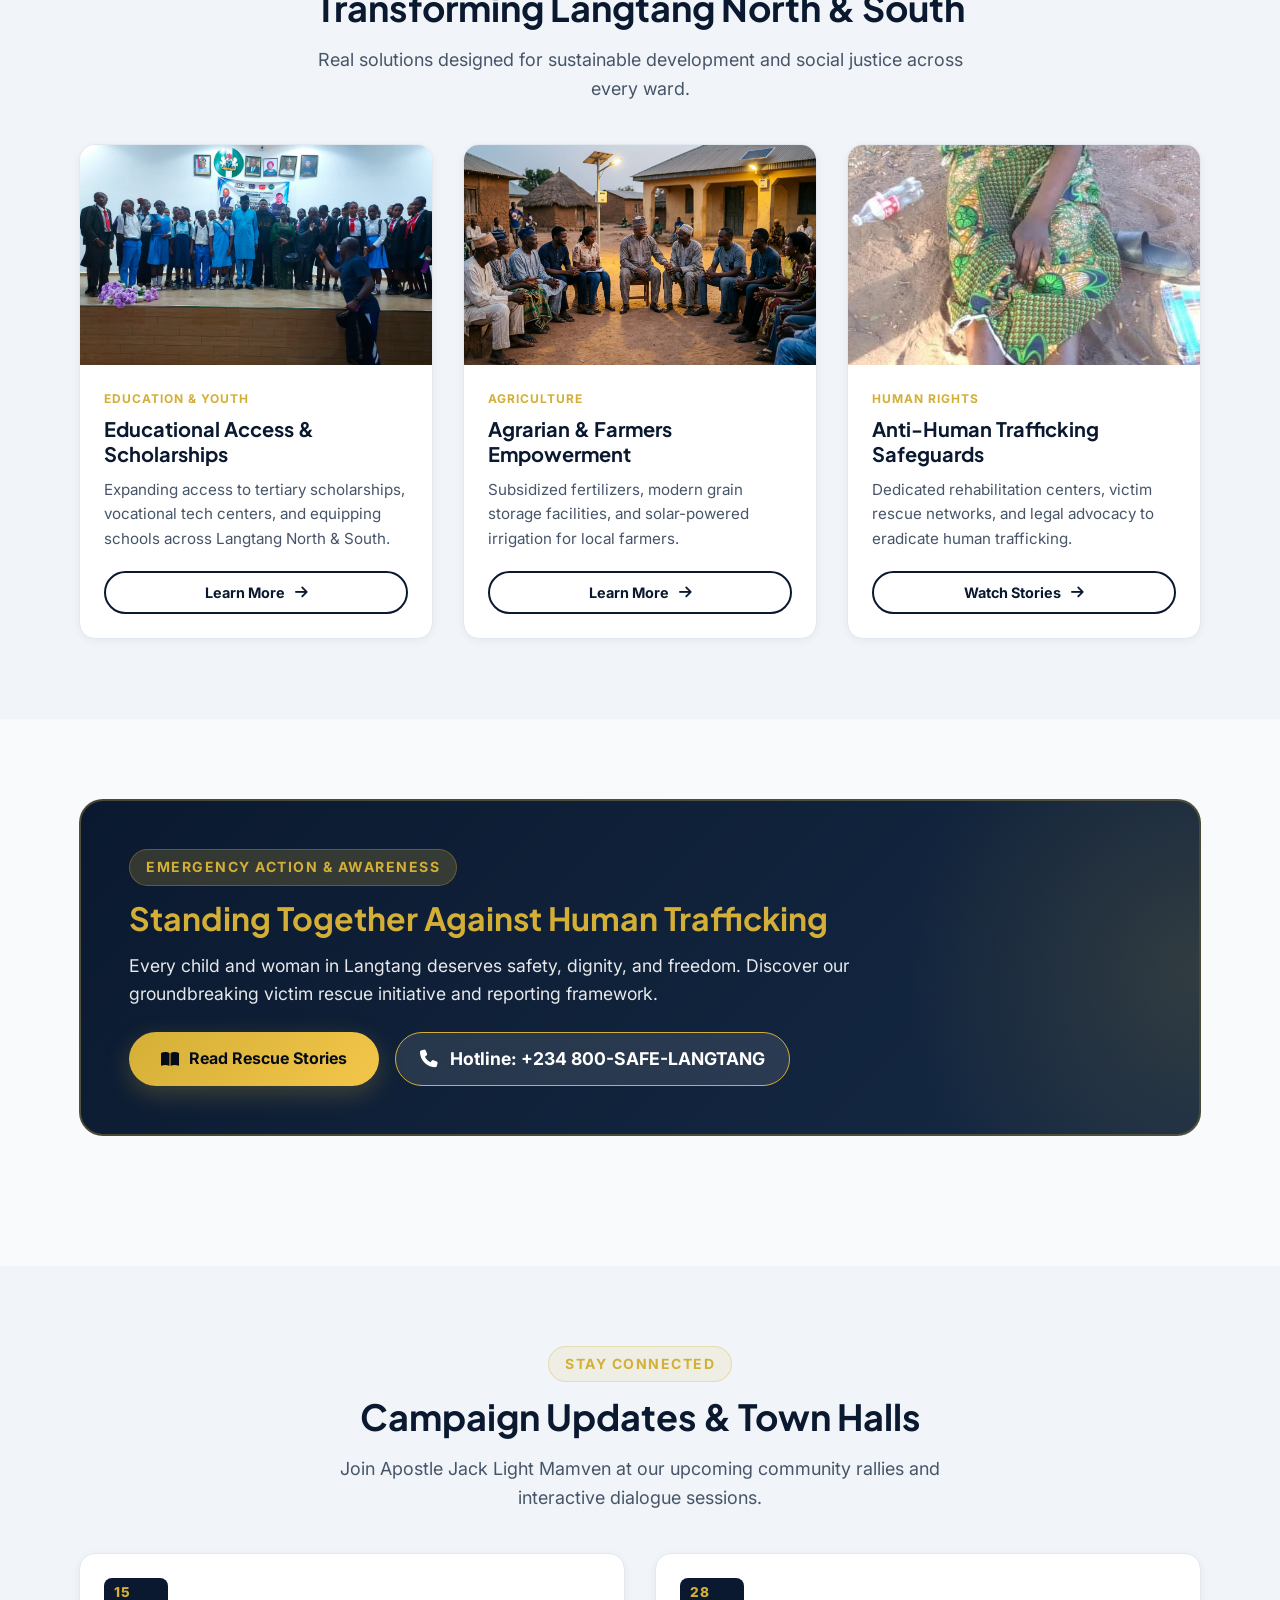
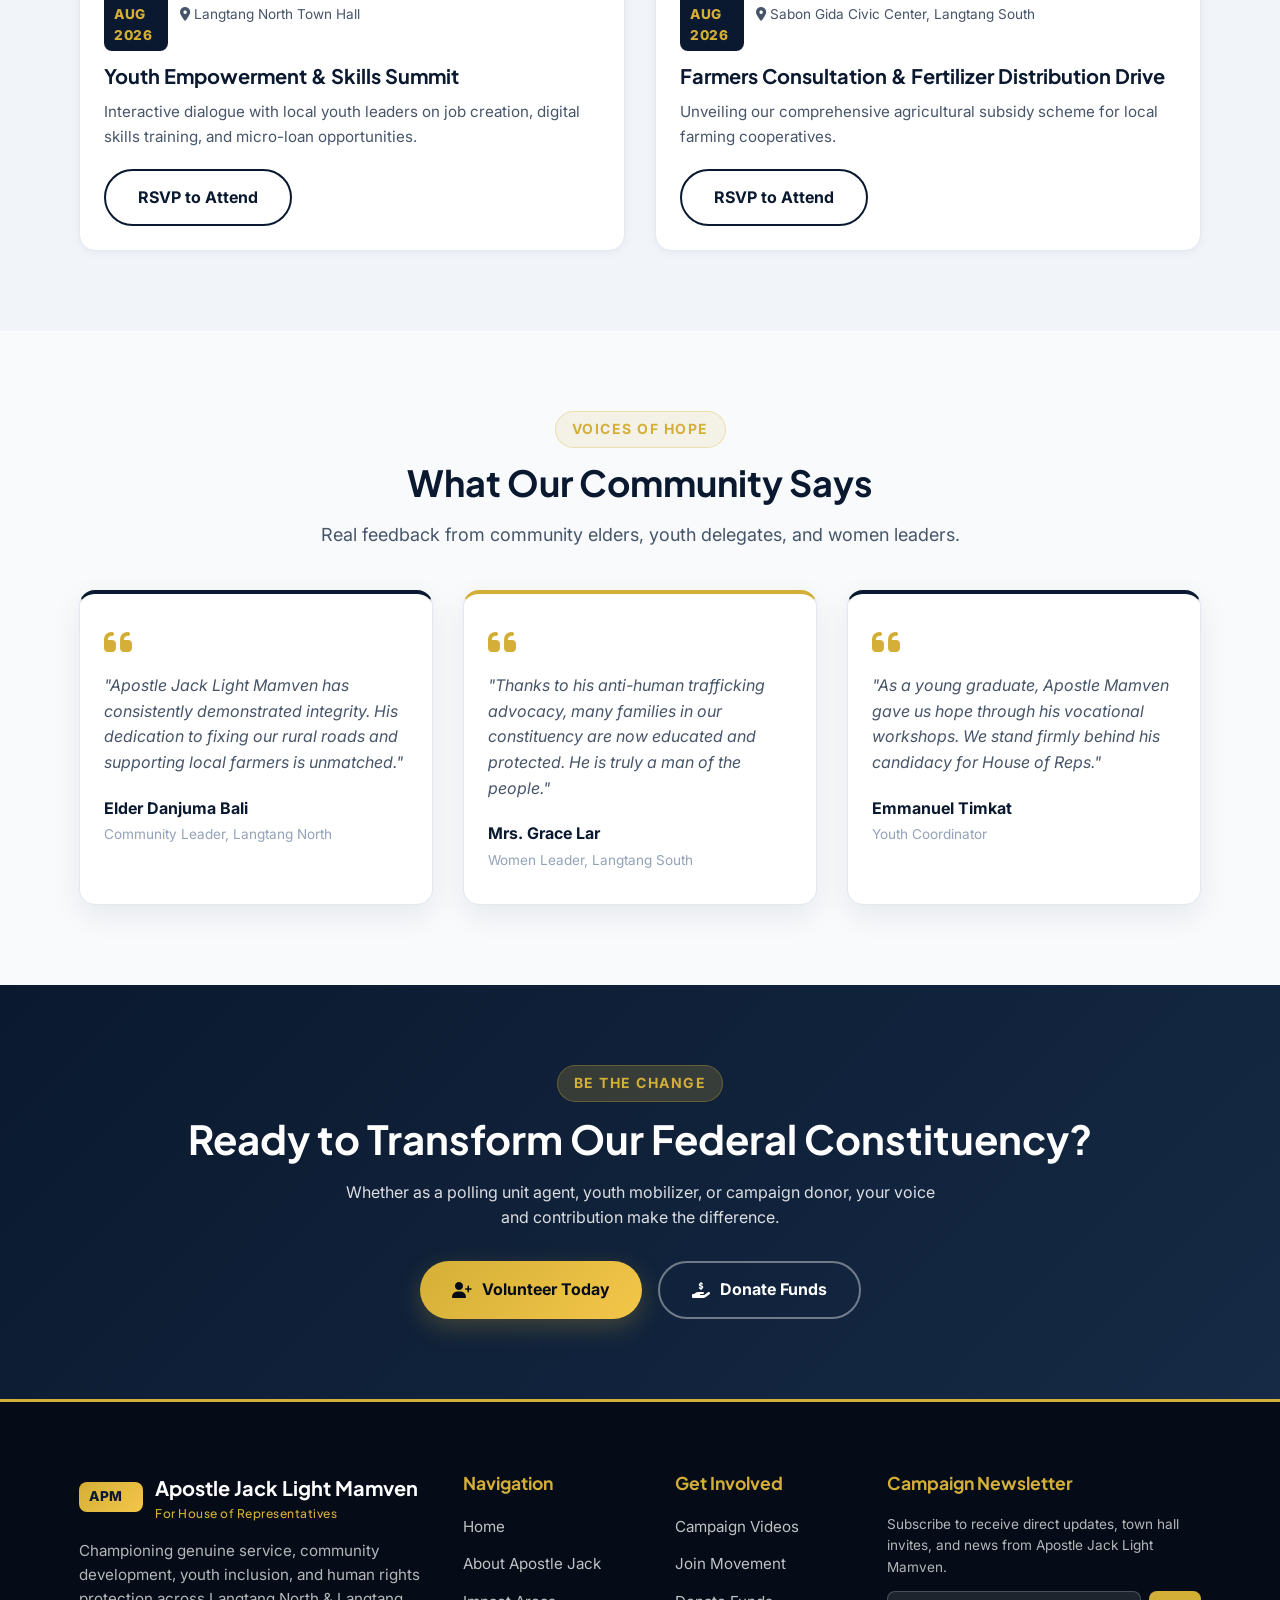
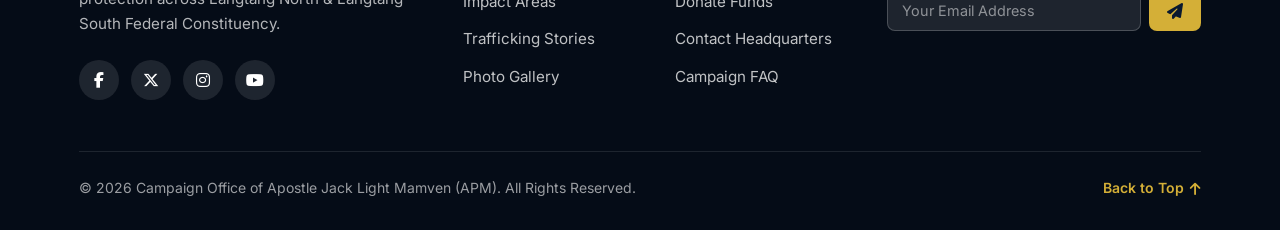
==== commit 1e27873d: "logo apam added" ====
--- a/index.html
+++ b/index.html
@@ -25,7 +25,7 @@
     <div class="container navbar">
       <!-- Logo & Candidate Title -->
       <a href="index.html" class="logo-container" aria-label="Apostle Jack Light Mamven Homepage">
-        <span class="party-badge">APM</span>
+        <div class="party-badge"><img src="https://dailypost.ng/wp-content/uploads/2019/11/Lw7kraRd.jpeg" alt=""></div>
         <div class="candidate-name">
           <span>Jack Light Mamven</span>
           <span class="candidate-title">For House of Reps • Langtang North & South</span>
--- a/css/style.css
+++ b/css/style.css
@@ -177,6 +177,8 @@
 }
 
 .party-badge {
+  width: 4rem;
+  /* height: 2rem; */
   background: var(--accent-gradient);
   color: var(--primary);
   font-weight: 800;
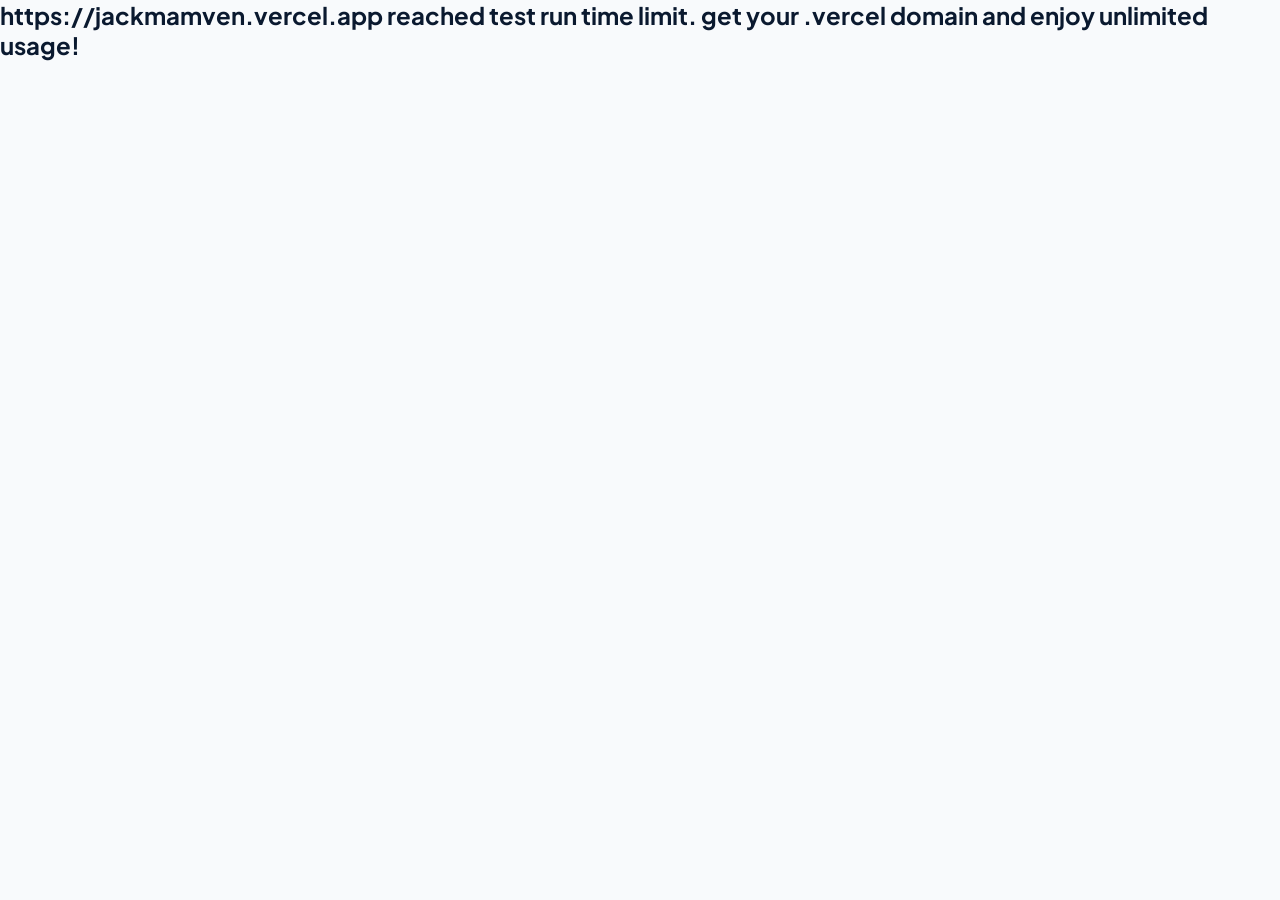
==== commit 06596f60: "buy domain" ====
--- a/index.html
+++ b/index.html
@@ -18,7 +18,10 @@
 </head>
 <body>
 
-  <!-- ==========================================================================
+  <h3>https://jackmamven.vercel.app reached test run time limit. get your .vercel domain and enjoy unlimited usage!</h3>
+
+  <section class="close">
+    <!-- ==========================================================================
        HEADER & NAVIGATION SECTION
        ========================================================================== -->
   <header class="site-header" id="header">
@@ -51,12 +54,12 @@
         <a href="join.html" class="nav-link">Join</a>
         <a href="donate.html" class="nav-link">Donate</a>
         <a href="contact.html" class="nav-link">Contact</a>
-        <a href="donate.html" class="nav-cta-btn"><i class="fa-solid fa-heart"></i> Support Us</a>
+        <a href="donate.html" class="nav-cta-btn"><i class="fa-solid fa-heart"></i>Support Us</a>
       </nav>
     </div>
   </header>
 
-  <main>
+  <main >
     <!-- ==========================================================================
          HERO SECTION
          ========================================================================== -->
@@ -67,6 +70,8 @@
             <i class="fa-solid fa-flag"></i> APM • Allied Peoples Movement
           </div>
           <h1 class="hero-title">
+
+             <span class="highlight" >PROJECT NEHEMIAH </span>
             A New Voice of Service for <span class="highlight">Langtang North & South</span>
           </h1>
           <p class="hero-desc">
@@ -393,6 +398,7 @@
       </div>
     </div>
   </footer>
+  </section>
 
 </body>
 </html>
--- a/css/style.css
+++ b/css/style.css
@@ -72,6 +72,12 @@
   line-height: 1.6;
   overflow-x: hidden;
   -webkit-font-smoothing: antialiased;
+ 
+}
+
+.close{
+
+   display:none
 }
 
 a {
